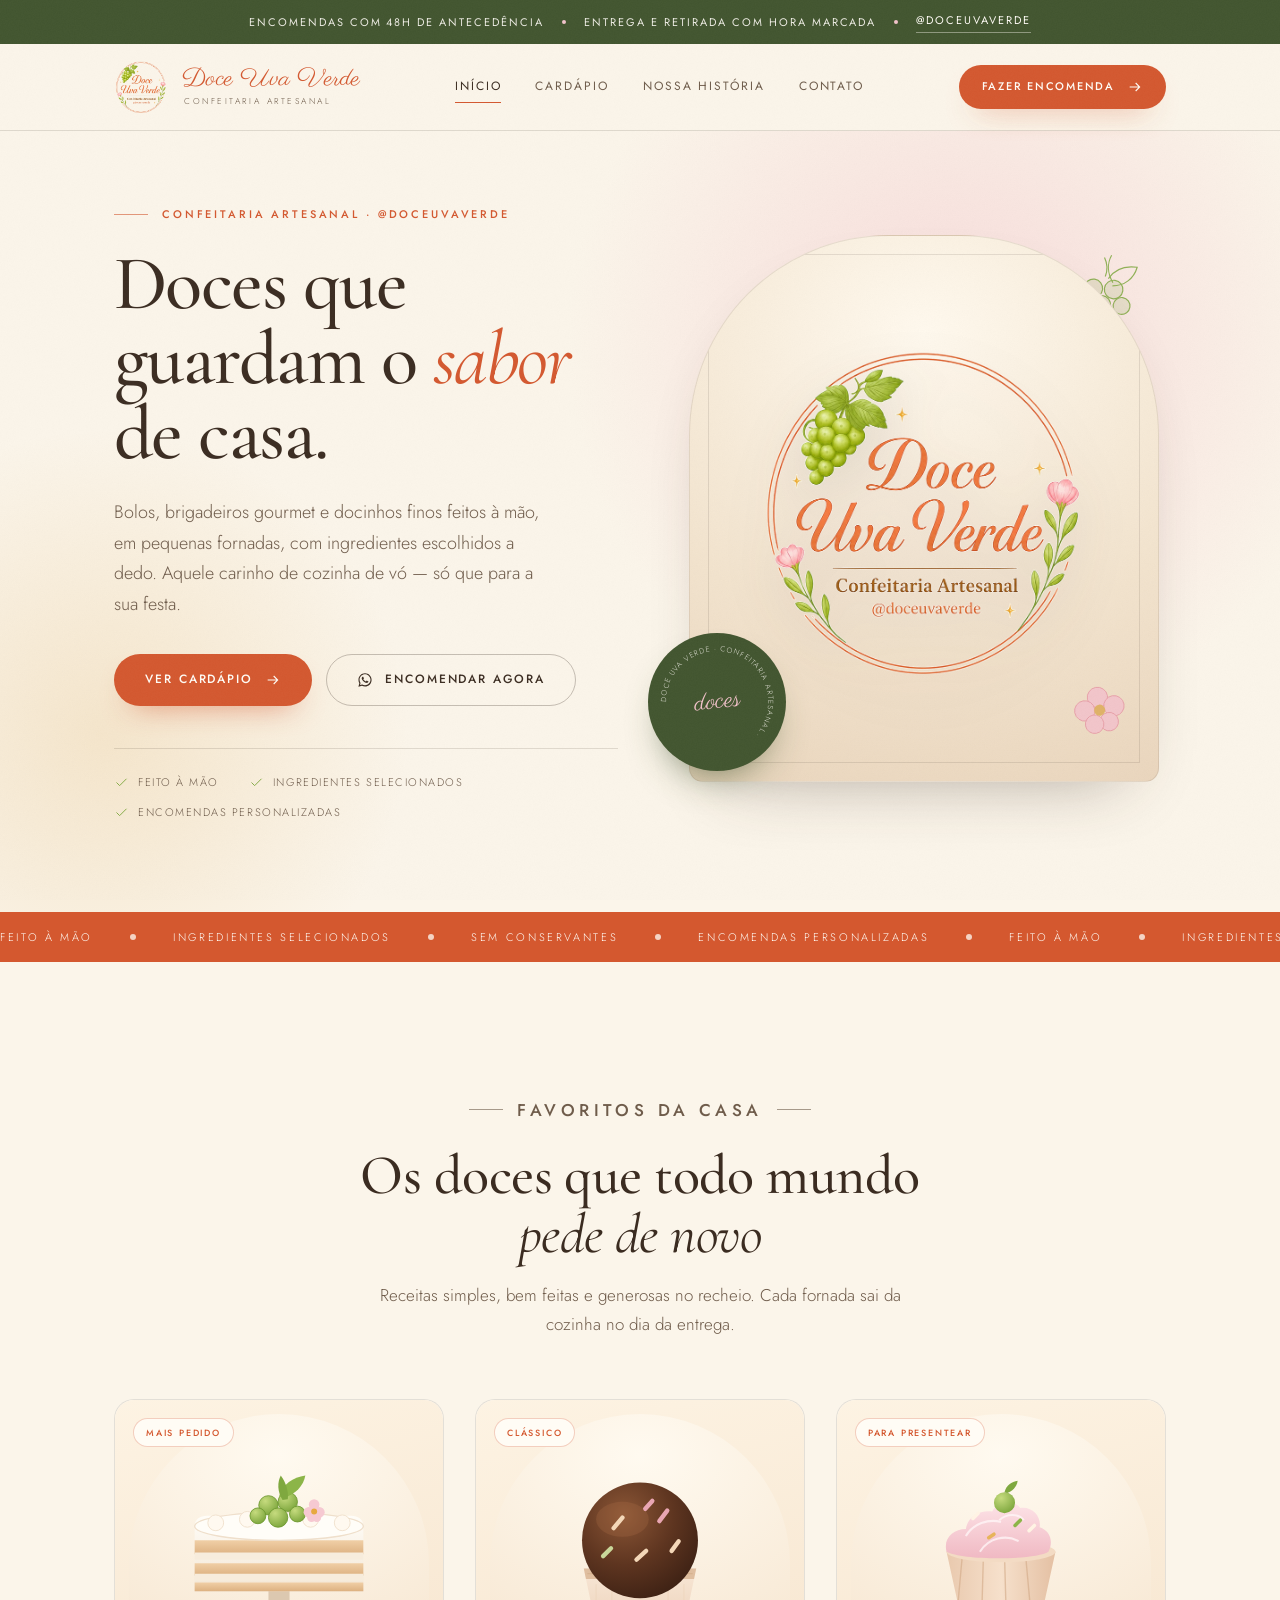
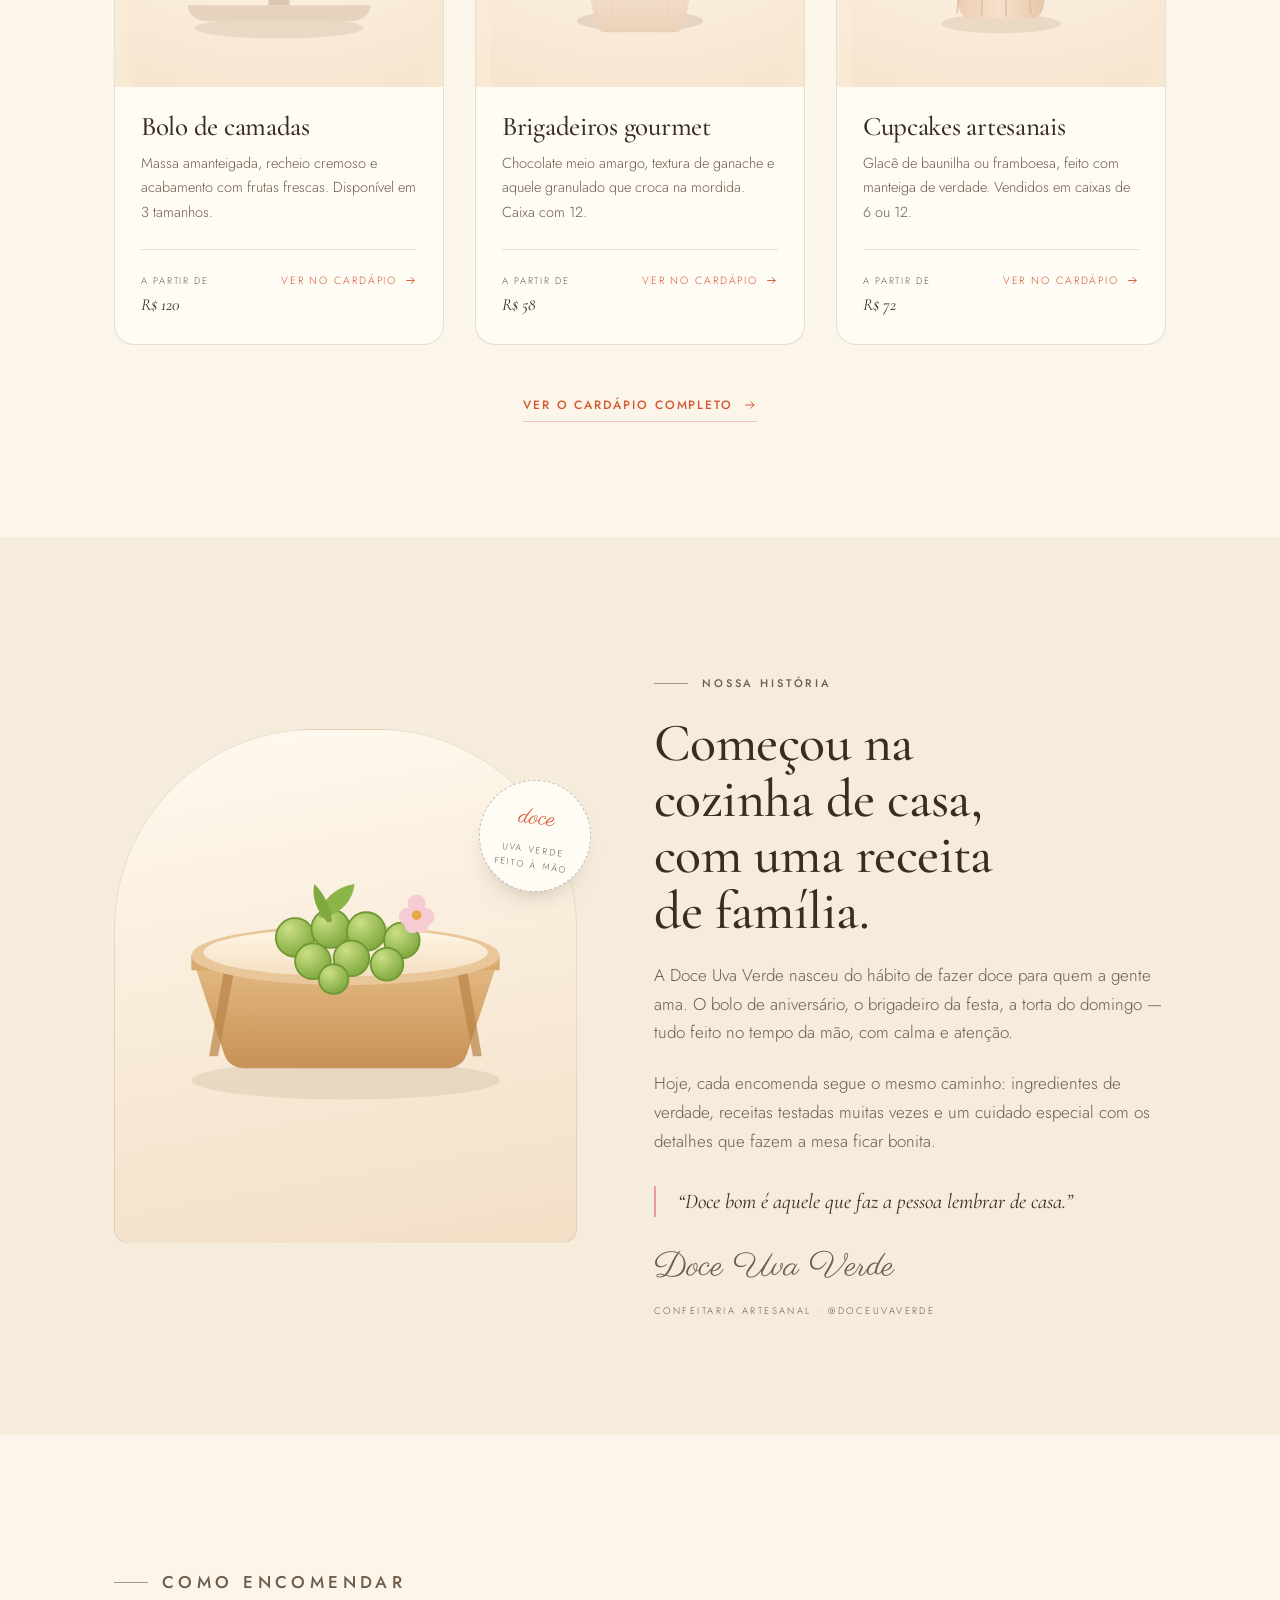
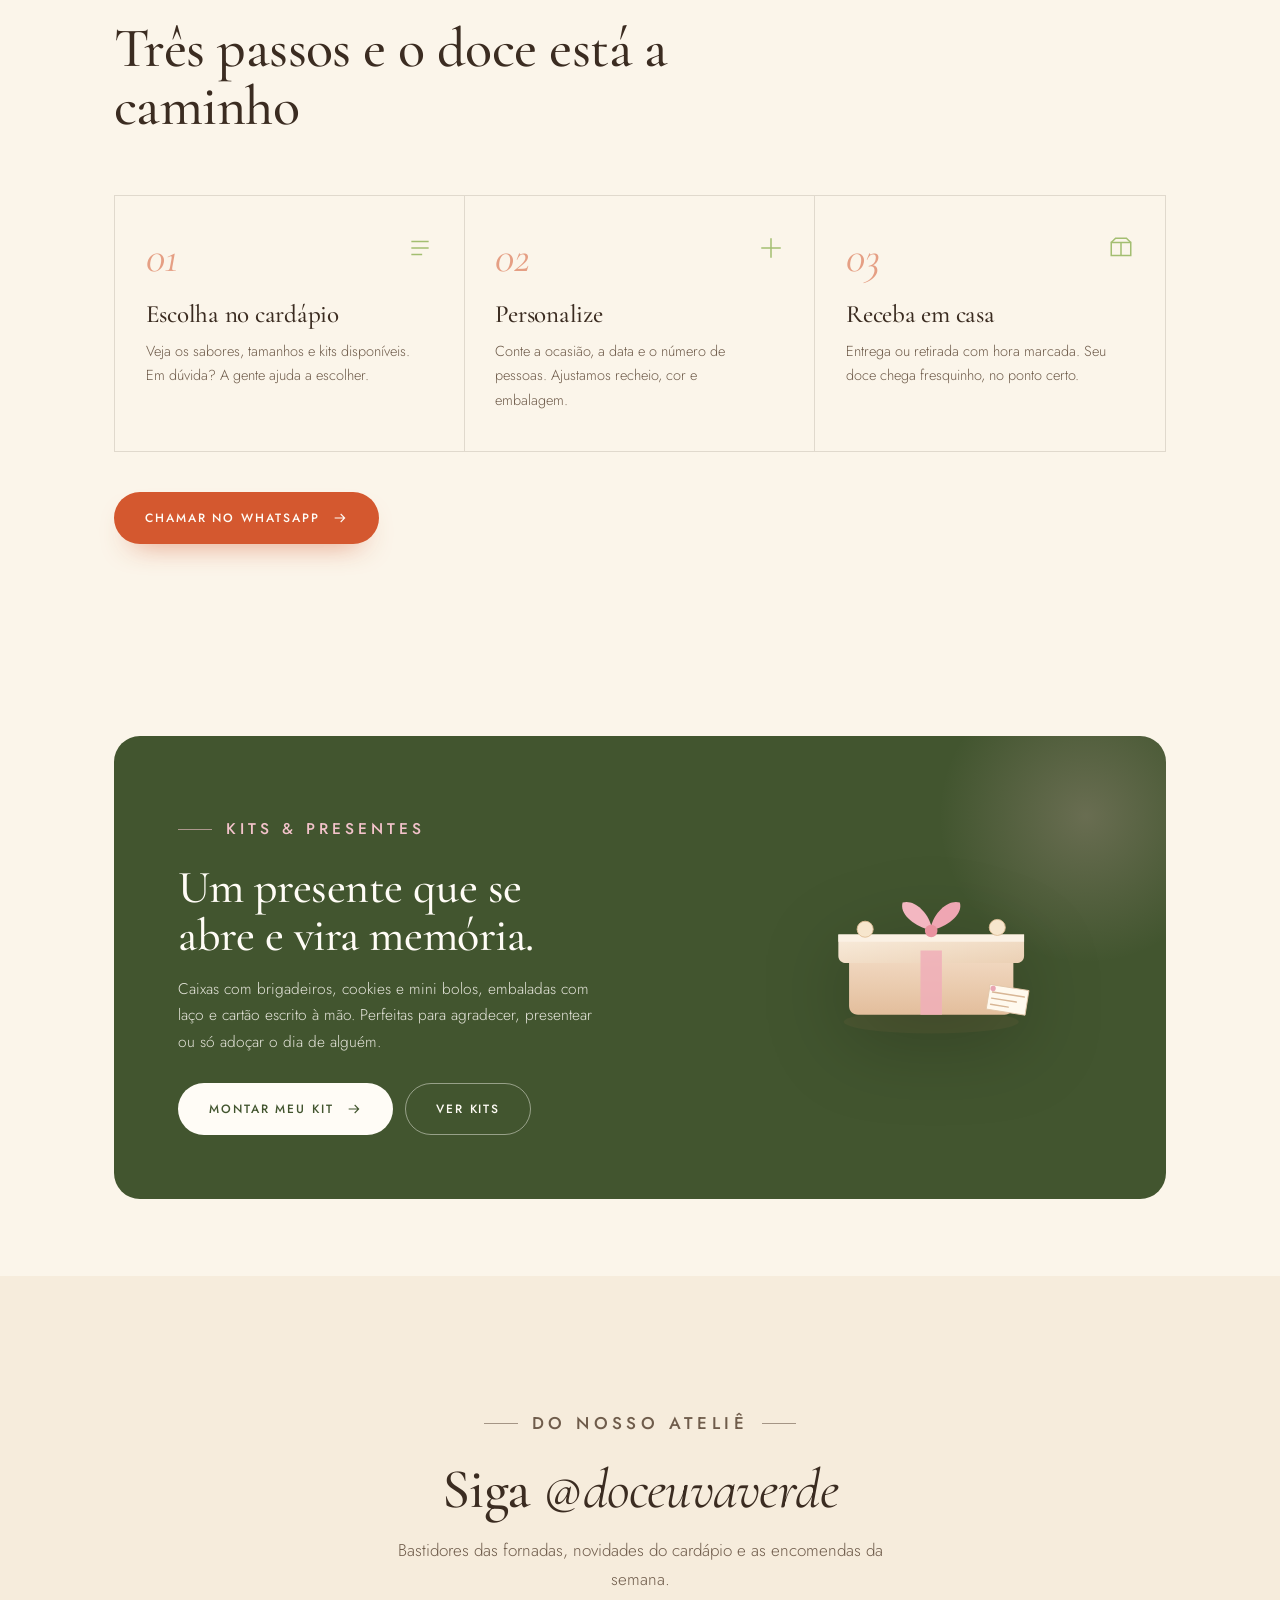
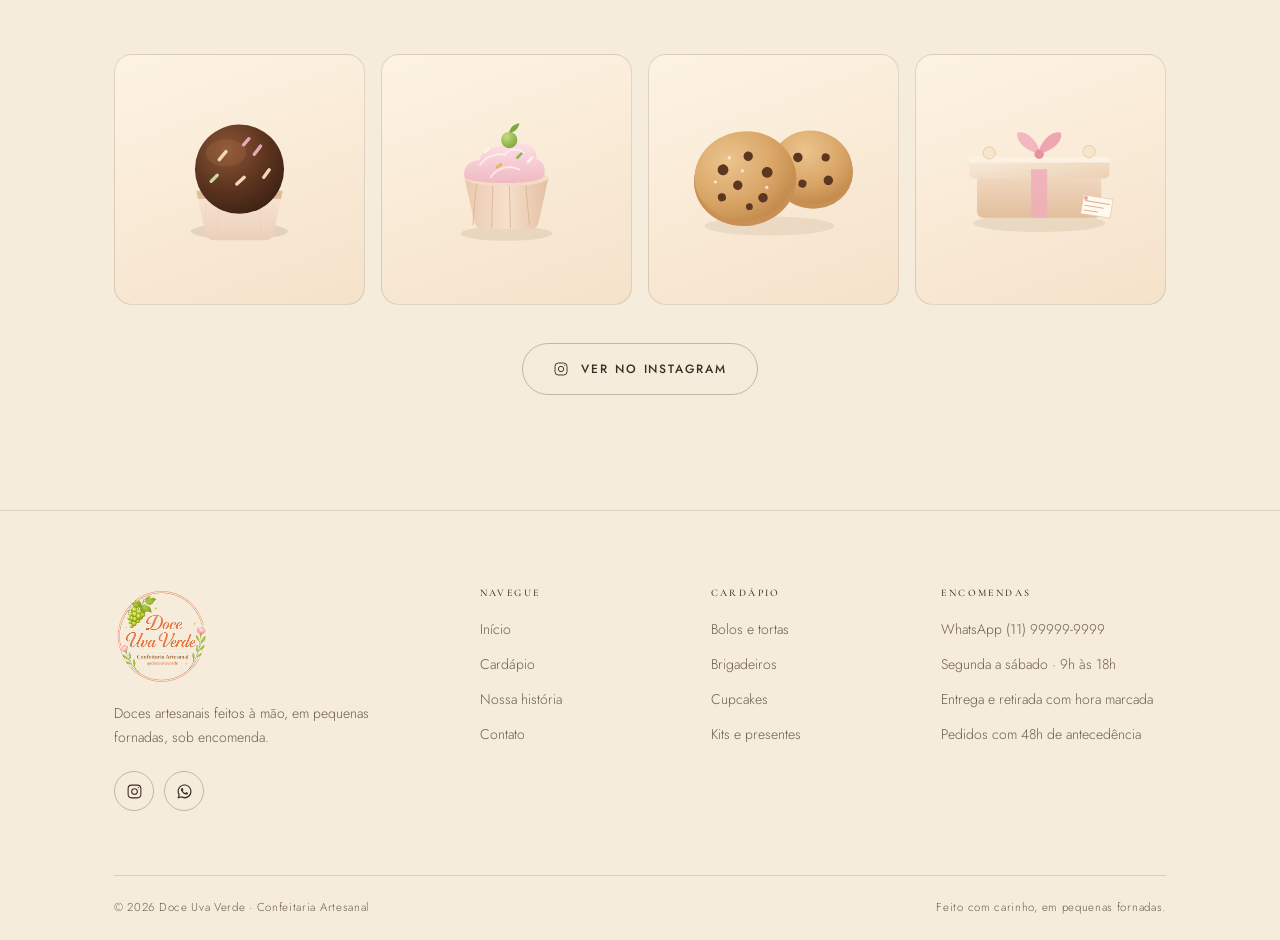
==== index.html @ 8efc2afd "first commit" ====
<!DOCTYPE html>
<html lang="pt-BR">
<head>
  <meta charset="UTF-8">
  <script>document.documentElement.classList.add("js");</script>
  <meta name="viewport" content="width=device-width, initial-scale=1">
  <title>Doce Uva Verde — Confeitaria Artesanal</title>
  <meta name="description" content="Confeitaria artesanal Doce Uva Verde: bolos, brigadeiros gourmet, cupcakes e doces finos feitos à mão, sob encomenda. Peça pelo WhatsApp.">
  <meta name="theme-color" content="#fbf5ea">
  <link rel="icon" href="assets/img/favicon.png" type="image/png">
  <link rel="apple-touch-icon" href="assets/img/favicon.png">
  <meta property="og:title" content="Doce Uva Verde — Confeitaria Artesanal">
  <meta property="og:description" content="Doces feitos à mão, em pequenas fornadas. Encomendas personalizadas para todas as ocasiões.">
  <meta property="og:type" content="website">
  <meta property="og:image" content="assets/img/logo.png">
  <link rel="stylesheet" href="assets/css/style.css">
</head>
<body>
  <a class="skip-link" href="#main">Ir para o conteúdo</a>

  <div class="announce">
    <span>Encomendas com 48h de antecedência</span>
    <span class="dot" aria-hidden="true"></span>
    <span>Entrega e retirada com hora marcada</span>
    <span class="dot" aria-hidden="true"></span>
    <a href="https://www.instagram.com/doceuvaverde/" data-ig target="_blank" rel="noopener">@doceuvaverde</a>
  </div>

  <header class="site-header">
    <div class="wrap site-header__inner">
      <a class="brand" href="index.html" aria-label="Doce Uva Verde — página inicial">
        <img class="brand__mark" src="assets/img/logo.png" alt="" width="54" height="54">
        <span class="brand__word">
          <strong>Doce Uva Verde</strong>
          <span>Confeitaria Artesanal</span>
        </span>
      </a>

      <nav class="nav" id="nav" aria-label="Navegação principal">
        <a class="nav__link" href="index.html" aria-current="page">Início</a>
        <a class="nav__link" href="cardapio.html">Cardápio</a>
        <a class="nav__link" href="sobre.html">Nossa história</a>
        <a class="nav__link" href="contato.html">Contato</a>
        <a class="btn btn--primary btn--small" href="#" data-wa>Encomendar</a>
      </nav>

      <div class="header-actions">
        <a class="btn btn--primary btn--small" href="#" data-wa>
          Fazer encomenda
          <svg viewBox="0 0 24 24" fill="none" stroke="currentColor" stroke-width="1.6" aria-hidden="true"><path d="M4 12h15M13 6l6 6-6 6"/></svg>
        </a>
        <button class="nav-toggle" type="button" aria-expanded="false" aria-controls="nav" aria-label="Abrir menu">
          <span></span>
        </button>
      </div>
    </div>
  </header>

  <main id="main">
    <!-- ============================ HERO ============================ -->
    <section class="hero" id="inicio">
      <div class="wrap hero__grid">
        <div class="hero__copy" data-reveal>
          <p class="eyebrow">Confeitaria artesanal · @doceuvaverde</p>
          <h1>Doces que guardam o <em>sabor</em> de casa.</h1>
          <p class="hero__lead">
            Bolos, brigadeiros gourmet e docinhos finos feitos à mão, em pequenas fornadas,
            com ingredientes escolhidos a dedo. Aquele carinho de cozinha de vó — só que
            para a sua festa.
          </p>
          <div class="hero__actions">
            <a class="btn btn--primary" href="cardapio.html">
              Ver cardápio
              <svg viewBox="0 0 24 24" fill="none" stroke="currentColor" stroke-width="1.6" aria-hidden="true"><path d="M4 12h15M13 6l6 6-6 6"/></svg>
            </a>
            <a class="btn btn--outline" href="#" data-wa>
              <svg viewBox="0 0 24 24" fill="currentColor" aria-hidden="true"><path d="M12.04 2C6.6 2 2.2 6.4 2.2 11.84c0 1.74.46 3.44 1.32 4.94L2.1 22l5.36-1.4a9.84 9.84 0 0 0 4.57 1.16h.01c5.43 0 9.84-4.4 9.84-9.84C21.88 6.4 17.47 2 12.04 2Zm0 17.9h-.01a8.2 8.2 0 0 1-4.17-1.14l-.3-.18-3.1.81.83-3.03-.2-.31a8.14 8.14 0 0 1-1.25-4.32c0-4.52 3.68-8.2 8.2-8.2 2.19 0 4.25.86 5.8 2.4a8.14 8.14 0 0 1 2.4 5.8c0 4.53-3.68 8.2-8.2 8.2Zm4.5-6.14c-.25-.12-1.47-.72-1.7-.8-.22-.09-.39-.13-.55.12-.16.25-.63.8-.77.96-.14.16-.28.18-.53.06-.25-.12-1.06-.39-2.01-1.24-.74-.66-1.24-1.47-1.39-1.72-.14-.25-.01-.39.11-.51.11-.11.25-.28.37-.42.13-.15.17-.25.25-.42.08-.16.04-.31-.02-.43-.06-.12-.55-1.34-.76-1.83-.2-.48-.4-.42-.55-.42h-.47c-.16 0-.43.06-.65.3-.22.25-.86.84-.86 2.05s.88 2.38 1 2.55c.12.16 1.73 2.64 4.19 3.7.59.25 1.04.4 1.4.51.59.19 1.13.16 1.55.1.47-.07 1.47-.6 1.67-1.18.2-.58.2-1.07.14-1.18-.06-.1-.22-.16-.47-.28Z"/></svg>
              Encomendar agora
            </a>
          </div>
          <div class="hero__meta">
            <span>
              <svg viewBox="0 0 24 24" fill="none" stroke="currentColor" stroke-width="1.5" aria-hidden="true"><path d="M20 6 9 17l-5-5"/></svg>
              Feito à mão
            </span>
            <span>
              <svg viewBox="0 0 24 24" fill="none" stroke="currentColor" stroke-width="1.5" aria-hidden="true"><path d="M20 6 9 17l-5-5"/></svg>
              Ingredientes selecionados
            </span>
            <span>
              <svg viewBox="0 0 24 24" fill="none" stroke="currentColor" stroke-width="1.5" aria-hidden="true"><path d="M20 6 9 17l-5-5"/></svg>
              Encomendas personalizadas
            </span>
          </div>
        </div>

        <div class="hero__visual" data-reveal data-reveal-delay="120">
          <svg class="decor decor--grapes" viewBox="0 0 140 140" fill="none" stroke="currentColor" stroke-width="1.4" aria-hidden="true">
            <path d="M78 30c6-12 18-18 32-18-2 14-12 24-26 26"/>
            <path d="M84 34c-8-10-10-22-6-32"/>
            <g fill="#7fa83f" fill-opacity=".18" stroke="#7fa83f">
              <circle cx="62" cy="44" r="11"/><circle cx="86" cy="42" r="11"/>
              <circle cx="74" cy="62" r="11"/><circle cx="50" cy="60" r="10"/>
              <circle cx="98" cy="60" r="10"/><circle cx="62" cy="78" r="10"/>
              <circle cx="86" cy="78" r="10"/><circle cx="74" cy="94" r="9"/>
            </g>
            <path d="M74 28c2-8 0-16-4-22" stroke="#7fa83f"/>
          </svg>

          <div class="arch">
            <img class="arch__logo" src="assets/img/logo.png" alt="Logo Doce Uva Verde: cacho de uvas verdes, flor rosada e o nome da marca em vermelho terracota" width="760" height="745">
          </div>

          <div class="badge" aria-hidden="true">
            <svg class="badge__ring" viewBox="0 0 138 138">
              <defs>
                <path id="badgePath" d="M69,69 m-51,0 a51,51 0 1,1 102,0 a51,51 0 1,1 -102,0"/>
              </defs>
              <text>
                <textPath href="#badgePath" startOffset="0">Doce Uva Verde · Confeitaria Artesanal · </textPath>
              </text>
            </svg>
            <span class="badge__center">doces</span>
          </div>

          <svg class="decor decor--flower" viewBox="0 0 80 80" fill="none" aria-hidden="true">
            <g fill="#f3c3cb" stroke="#e79aa6" stroke-width="1">
              <circle cx="40" cy="24" r="11"/><circle cx="56" cy="36" r="11"/>
              <circle cx="24" cy="36" r="11"/><circle cx="48" cy="52" r="10"/><circle cx="32" cy="52" r="10"/>
            </g>
            <circle cx="40" cy="38" r="6" fill="#dfae5e"/>
          </svg>
        </div>
      </div>
    </section>

    <!-- ========================== MARQUEE ========================== -->
    <div class="marquee" aria-hidden="true">
      <div class="marquee__track">
        <div class="marquee__group">
          <span>Feito à mão</span>
          <svg viewBox="0 0 12 12" fill="currentColor"><circle cx="6" cy="6" r="3"/></svg>
          <span>Ingredientes selecionados</span>
          <svg viewBox="0 0 12 12" fill="currentColor"><circle cx="6" cy="6" r="3"/></svg>
          <span>Sem conservantes</span>
          <svg viewBox="0 0 12 12" fill="currentColor"><circle cx="6" cy="6" r="3"/></svg>
          <span>Encomendas personalizadas</span>
          <svg viewBox="0 0 12 12" fill="currentColor"><circle cx="6" cy="6" r="3"/></svg>
        </div>
        <div class="marquee__group">
          <span>Feito à mão</span>
          <svg viewBox="0 0 12 12" fill="currentColor"><circle cx="6" cy="6" r="3"/></svg>
          <span>Ingredientes selecionados</span>
          <svg viewBox="0 0 12 12" fill="currentColor"><circle cx="6" cy="6" r="3"/></svg>
          <span>Sem conservantes</span>
          <svg viewBox="0 0 12 12" fill="currentColor"><circle cx="6" cy="6" r="3"/></svg>
          <span>Encomendas personalizadas</span>
          <svg viewBox="0 0 12 12" fill="currentColor"><circle cx="6" cy="6" r="3"/></svg>
        </div>
      </div>
    </div>

    <!-- ========================= FAVORITOS ========================= -->
    <section class="section" id="favoritos">
      <div class="wrap">
        <div class="section-head section-head--center" data-reveal>
          <p class="eyebrow eyebrow--center">Favoritos da casa</p>
          <h2>Os doces que todo mundo <em class="serif-italic">pede de novo</em></h2>
          <p>Receitas simples, bem feitas e generosas no recheio. Cada fornada sai da cozinha no dia da entrega.</p>
        </div>

        <div class="grid-3">
          <article class="card" data-reveal>
            <div class="card__media">
              <span class="tag">Mais pedido</span>
              <div class="card__media-inner">
                <img src="assets/img/il-bolo.svg" alt="Bolo de camadas com chantilly, uvas verdes e flor rosada" loading="lazy">
              </div>
            </div>
            <div class="card__body">
              <h3>Bolo de camadas</h3>
              <p>Massa amanteigada, recheio cremoso e acabamento com frutas frescas. Disponível em 3 tamanhos.</p>
              <div class="card__foot">
                <span class="card__price"><span>a partir de</span>R$ 120</span>
                <a class="card__link" href="cardapio.html">Ver no cardápio
                  <svg viewBox="0 0 24 24" fill="none" stroke="currentColor" stroke-width="1.7" aria-hidden="true"><path d="M4 12h15M13 6l6 6-6 6"/></svg>
                </a>
              </div>
            </div>
          </article>

          <article class="card" data-reveal data-reveal-delay="100">
            <div class="card__media">
              <span class="tag">Clássico</span>
              <div class="card__media-inner">
                <img src="assets/img/il-brigadeiro.svg" alt="Brigadeiro gourmet em forminha branca com granulado colorido" loading="lazy">
              </div>
            </div>
            <div class="card__body">
              <h3>Brigadeiros gourmet</h3>
              <p>Chocolate meio amargo, textura de ganache e aquele granulado que croca na mordida. Caixa com 12.</p>
              <div class="card__foot">
                <span class="card__price"><span>a partir de</span>R$ 58</span>
                <a class="card__link" href="cardapio.html">Ver no cardápio
                  <svg viewBox="0 0 24 24" fill="none" stroke="currentColor" stroke-width="1.7" aria-hidden="true"><path d="M4 12h15M13 6l6 6-6 6"/></svg>
                </a>
              </div>
            </div>
          </article>

          <article class="card" data-reveal data-reveal-delay="200">
            <div class="card__media">
              <span class="tag">Para presentear</span>
              <div class="card__media-inner">
                <img src="assets/img/il-cupcake.svg" alt="Cupcake com glacê rosado e uva verde no topo" loading="lazy">
              </div>
            </div>
            <div class="card__body">
              <h3>Cupcakes artesanais</h3>
              <p>Glacê de baunilha ou framboesa, feito com manteiga de verdade. Vendidos em caixas de 6 ou 12.</p>
              <div class="card__foot">
                <span class="card__price"><span>a partir de</span>R$ 72</span>
                <a class="card__link" href="cardapio.html">Ver no cardápio
                  <svg viewBox="0 0 24 24" fill="none" stroke="currentColor" stroke-width="1.7" aria-hidden="true"><path d="M4 12h15M13 6l6 6-6 6"/></svg>
                </a>
              </div>
            </div>
          </article>
        </div>

        <div style="margin-top:44px;text-align:center" data-reveal>
          <a class="link-arrow" href="cardapio.html">Ver o cardápio completo
            <svg viewBox="0 0 24 24" fill="none" stroke="currentColor" stroke-width="1.7" aria-hidden="true"><path d="M4 12h15M13 6l6 6-6 6"/></svg>
          </a>
        </div>
      </div>
    </section>

    <!-- ========================== HISTÓRIA ========================== -->
    <section class="section section--soft" id="historia">
      <div class="wrap story">
        <div class="story__visual" data-reveal>
          <div class="story__frame">
            <img src="assets/img/il-torta.svg" alt="Torta artesanal decorada com uvas verdes e flor" loading="lazy">
          </div>
          <div class="story__stamp">
            <span><strong>doce</strong>uva verde<br>feito à mão</span>
          </div>
        </div>

        <div data-reveal data-reveal-delay="100">
          <p class="eyebrow">Nossa história</p>
          <h2>Começou na cozinha de casa, com uma receita de família.</h2>
          <p>
            A Doce Uva Verde nasceu do hábito de fazer doce para quem a gente ama. O bolo de
            aniversário, o brigadeiro da festa, a torta do domingo — tudo feito no tempo da
            mão, com calma e atenção.
          </p>
          <p>
            Hoje, cada encomenda segue o mesmo caminho: ingredientes de verdade, receitas
            testadas muitas vezes e um cuidado especial com os detalhes que fazem a mesa
            ficar bonita.
          </p>
          <blockquote class="story__quote">
            “Doce bom é aquele que faz a pessoa lembrar de casa.”
          </blockquote>
          <p class="story__sign">
            Doce Uva Verde
            <small>Confeitaria artesanal · @doceuvaverde</small>
          </p>
        </div>
      </div>
    </section>

    <!-- ========================= COMO PEDIR ========================= -->
    <section class="section" id="encomendas">
      <div class="wrap">
        <div class="section-head" data-reveal>
          <p class="eyebrow">Como encomendar</p>
          <h2>Três passos e o doce está a caminho</h2>
        </div>

        <div class="steps">
          <div class="step" data-reveal>
            <span class="step__num">01</span>
            <svg class="step__icon" viewBox="0 0 24 24" fill="none" stroke="currentColor" stroke-width="1.4" aria-hidden="true"><path d="M4 6h16M4 12h16M4 18h10"/></svg>
            <h3>Escolha no cardápio</h3>
            <p>Veja os sabores, tamanhos e kits disponíveis. Em dúvida? A gente ajuda a escolher.</p>
          </div>
          <div class="step" data-reveal data-reveal-delay="100">
            <span class="step__num">02</span>
            <svg class="step__icon" viewBox="0 0 24 24" fill="none" stroke="currentColor" stroke-width="1.4" aria-hidden="true"><path d="M12 3v18M3 12h18"/></svg>
            <h3>Personalize</h3>
            <p>Conte a ocasião, a data e o número de pessoas. Ajustamos recheio, cor e embalagem.</p>
          </div>
          <div class="step" data-reveal data-reveal-delay="200">
            <span class="step__num">03</span>
            <svg class="step__icon" viewBox="0 0 24 24" fill="none" stroke="currentColor" stroke-width="1.4" aria-hidden="true"><path d="M3 7h18v12H3z"/><path d="M3 7l4-4h10l4 4M12 7v12"/></svg>
            <h3>Receba em casa</h3>
            <p>Entrega ou retirada com hora marcada. Seu doce chega fresquinho, no ponto certo.</p>
          </div>
        </div>

        <div style="margin-top:40px" data-reveal>
          <a class="btn btn--primary" href="#" data-wa>
            Chamar no WhatsApp
            <svg viewBox="0 0 24 24" fill="none" stroke="currentColor" stroke-width="1.6" aria-hidden="true"><path d="M4 12h15M13 6l6 6-6 6"/></svg>
          </a>
        </div>
      </div>
    </section>

    <!-- ======================== KITS / PRESENTE ======================== -->
    <section class="section section--tight" id="kits">
      <div class="wrap">
        <div class="band" data-reveal>
          <div>
            <p class="eyebrow">Kits &amp; presentes</p>
            <h2>Um presente que se abre e vira memória.</h2>
            <p>
              Caixas com brigadeiros, cookies e mini bolos, embaladas com laço e cartão
              escrito à mão. Perfeitas para agradecer, presentear ou só adoçar o dia de alguém.
            </p>
            <div class="band__actions">
              <a class="btn btn--cream" href="#" data-wa data-wa-msg="Olá! Vim pelo site e gostaria de saber mais sobre os kits e caixas de presente da Doce Uva Verde. 🎁">
                Montar meu kit
                <svg viewBox="0 0 24 24" fill="none" stroke="currentColor" stroke-width="1.6" aria-hidden="true"><path d="M4 12h15M13 6l6 6-6 6"/></svg>
              </a>
              <a class="btn btn--outline" href="cardapio.html" style="border-color:rgba(255,252,246,.45);color:#fffcf6">Ver kits</a>
            </div>
          </div>
          <div class="band__visual">
            <img src="assets/img/il-kit.svg" alt="Caixa de presente com laço rosa e cartão" loading="lazy">
          </div>
        </div>
      </div>
    </section>

    <!-- ========================== INSTAGRAM ========================== -->
    <section class="section section--soft" id="instagram">
      <div class="wrap">
        <div class="section-head section-head--center" data-reveal>
          <p class="eyebrow eyebrow--center">Do nosso ateliê</p>
          <h2>Siga <em class="serif-italic">@doceuvaverde</em></h2>
          <p>Bastidores das fornadas, novidades do cardápio e as encomendas da semana.</p>
        </div>

        <div class="ig-strip">
          <a class="ig-tile" href="https://www.instagram.com/doceuvaverde/" data-ig target="_blank" rel="noopener" data-reveal>
            <img src="assets/img/il-brigadeiro.svg" alt="Brigadeiros gourmet" loading="lazy">
            <span class="ig-tile__tag">Brigadeiros</span>
          </a>
          <a class="ig-tile" href="https://www.instagram.com/doceuvaverde/" data-ig target="_blank" rel="noopener" data-reveal data-reveal-delay="80">
            <img src="assets/img/il-cupcake.svg" alt="Cupcakes com glacê rosado" loading="lazy">
            <span class="ig-tile__tag">Cupcakes</span>
          </a>
          <a class="ig-tile" href="https://www.instagram.com/doceuvaverde/" data-ig target="_blank" rel="noopener" data-reveal data-reveal-delay="160">
            <img src="assets/img/il-cookie.svg" alt="Cookies artesanais" loading="lazy">
            <span class="ig-tile__tag">Cookies</span>
          </a>
          <a class="ig-tile" href="https://www.instagram.com/doceuvaverde/" data-ig target="_blank" rel="noopener" data-reveal data-reveal-delay="240">
            <img src="assets/img/il-kit.svg" alt="Caixa de presente" loading="lazy">
            <span class="ig-tile__tag">Kits</span>
          </a>
        </div>

        <div style="margin-top:38px;text-align:center" data-reveal>
          <a class="btn btn--outline" href="https://www.instagram.com/doceuvaverde/" data-ig target="_blank" rel="noopener">
            <svg viewBox="0 0 24 24" fill="none" stroke="currentColor" stroke-width="1.4" aria-hidden="true">
              <rect x="3" y="3" width="18" height="18" rx="5"/><circle cx="12" cy="12" r="4"/><circle cx="17.5" cy="6.5" r=".8" fill="currentColor" stroke="none"/>
            </svg>
            Ver no Instagram
          </a>
        </div>
      </div>
    </section>
  </main>

  <footer class="site-footer">
    <div class="wrap">
      <div class="footer__grid">
        <div class="footer__brand">
          <img src="assets/img/logo.png" alt="Doce Uva Verde — Confeitaria Artesanal" loading="lazy" width="96" height="94">
          <p>Doces artesanais feitos à mão, em pequenas fornadas, sob encomenda.</p>
          <div class="footer__social">
            <a href="https://www.instagram.com/doceuvaverde/" data-ig target="_blank" rel="noopener" aria-label="Instagram da Doce Uva Verde">
              <svg viewBox="0 0 24 24" fill="none" stroke="currentColor" stroke-width="1.5" aria-hidden="true"><rect x="3" y="3" width="18" height="18" rx="5"/><circle cx="12" cy="12" r="4"/><circle cx="17.5" cy="6.5" r=".9" fill="currentColor" stroke="none"/></svg>
            </a>
            <a href="#" data-wa aria-label="WhatsApp da Doce Uva Verde">
              <svg viewBox="0 0 24 24" fill="currentColor" aria-hidden="true"><path d="M12.04 2C6.6 2 2.2 6.4 2.2 11.84c0 1.74.46 3.44 1.32 4.94L2.1 22l5.36-1.4a9.84 9.84 0 0 0 4.57 1.16h.01c5.43 0 9.84-4.4 9.84-9.84C21.88 6.4 17.47 2 12.04 2Zm0 17.9h-.01a8.2 8.2 0 0 1-4.17-1.14l-.3-.18-3.1.81.83-3.03-.2-.31a8.14 8.14 0 0 1-1.25-4.32c0-4.52 3.68-8.2 8.2-8.2 2.19 0 4.25.86 5.8 2.4a8.14 8.14 0 0 1 2.4 5.8c0 4.53-3.68 8.2-8.2 8.2Zm4.5-6.14c-.25-.12-1.47-.72-1.7-.8-.22-.09-.39-.13-.55.12-.16.25-.63.8-.77.96-.14.16-.28.18-.53.06-.25-.12-1.06-.39-2.01-1.24-.74-.66-1.24-1.47-1.39-1.72-.14-.25-.01-.39.11-.51.11-.11.25-.28.37-.42.13-.15.17-.25.25-.42.08-.16.04-.31-.02-.43-.06-.12-.55-1.34-.76-1.83-.2-.48-.4-.42-.55-.42h-.47c-.16 0-.43.06-.65.3-.22.25-.86.84-.86 2.05s.88 2.38 1 2.55c.12.16 1.73 2.64 4.19 3.7.59.25 1.04.4 1.4.51.59.19 1.13.16 1.55.1.47-.07 1.47-.6 1.67-1.18.2-.58.2-1.07.14-1.18-.06-.1-.22-.16-.47-.28Z"/></svg>
            </a>
          </div>
        </div>

        <div>
          <h4 class="footer__title">Navegue</h4>
          <ul class="footer__list">
            <li><a href="index.html">Início</a></li>
            <li><a href="cardapio.html">Cardápio</a></li>
            <li><a href="sobre.html">Nossa história</a></li>
            <li><a href="contato.html">Contato</a></li>
          </ul>
        </div>

        <div>
          <h4 class="footer__title">Cardápio</h4>
          <ul class="footer__list">
            <li><a href="cardapio.html#bolos">Bolos e tortas</a></li>
            <li><a href="cardapio.html#docinhos">Brigadeiros</a></li>
            <li><a href="cardapio.html#cupcakes">Cupcakes</a></li>
            <li><a href="cardapio.html#kits">Kits e presentes</a></li>
          </ul>
        </div>

        <div>
          <h4 class="footer__title">Encomendas</h4>
          <ul class="footer__list">
            <li><a href="#" data-wa>WhatsApp <span data-wa-label>(11) 99999-9999</span></a></li>
            <li>Segunda a sábado · 9h às 18h</li>
            <li>Entrega e retirada com hora marcada</li>
            <li>Pedidos com 48h de antecedência</li>
          </ul>
        </div>
      </div>

      <div class="footer__bottom">
        <span>© <span data-year>2026</span> Doce Uva Verde · Confeitaria Artesanal</span>
        <span>Feito com carinho, em pequenas fornadas.</span>
      </div>
    </div>
  </footer>

  <script src="assets/js/main.js"></script>
</body>
</html>
---- assets/css/style.css ----
@import url("../fonts/fonts.css");

/* ==========================================================================
   Doce Uva Verde — Confeitaria Artesanal
   Design tokens
   ========================================================================== */

:root {
  --cream: #fbf5ea;
  --cream-soft: #f6ecdc;
  --paper: #fffcf6;
  --ink: #3b2c21;
  --ink-soft: #6f5c4b;
  --line: rgba(59, 44, 33, 0.14);
  --line-strong: rgba(59, 44, 33, 0.28);
  --terra: #d4582f;
  --terra-deep: #b8451f;
  --green: #7fa83f;
  --green-deep: #42552f;
  --pink: #f3c3cb;
  --pink-deep: #e79aa6;
  --gold: #dfae5e;

  --serif: "Cormorant Garamond", "Iowan Old Style", Georgia, serif;
  --script: "Parisienne", "Segoe Script", cursive;
  --sans: "Jost", "Helvetica Neue", Arial, sans-serif;

  --shadow-soft: 0 30px 70px -40px rgba(59, 44, 33, 0.45);
  --shadow-card: 0 18px 40px -28px rgba(59, 44, 33, 0.5);

  --radius-arch: 200px 200px 14px 14px;
  --wrap: 1180px;
  --gutter: clamp(20px, 5vw, 64px);
  --section-y: clamp(64px, 9vw, 128px);

  --ease: cubic-bezier(0.22, 0.61, 0.36, 1);
}

/* ==========================================================================
   Reset & base
   ========================================================================== */

*,
*::before,
*::after {
  box-sizing: border-box;
}

html {
  -webkit-text-size-adjust: 100%;
  scroll-behavior: smooth;
}

body {
  margin: 0;
  background: var(--cream);
  color: var(--ink);
  font-family: var(--sans);
  font-weight: 300;
  font-size: 17px;
  line-height: 1.7;
  -webkit-font-smoothing: antialiased;
  overflow-x: hidden;
}

/* subtle paper grain */
body::before {
  content: "";
  position: fixed;
  inset: 0;
  pointer-events: none;
  z-index: 999;
  opacity: 0.35;
  background-image: url("data:image/svg+xml,%3Csvg xmlns='http://www.w3.org/2000/svg' width='180' height='180'%3E%3Cfilter id='n'%3E%3CfeTurbulence type='fractalNoise' baseFrequency='0.82' numOctaves='3' stitchTiles='stitch'/%3E%3CfeColorMatrix type='saturate' values='0'/%3E%3C/filter%3E%3Crect width='180' height='180' filter='url(%23n)' opacity='0.10'/%3E%3C/svg%3E");
}

img,
svg {
  display: block;
  max-width: 100%;
  height: auto;
}

a {
  color: inherit;
  text-decoration: none;
}

h1,
h2,
h3,
h4,
p,
figure,
blockquote {
  margin: 0;
}

h1,
h2,
h3,
h4 {
  font-family: var(--serif);
  font-weight: 500;
  line-height: 1.04;
  letter-spacing: -0.01em;
}

button {
  font: inherit;
  color: inherit;
  background: none;
  border: 0;
  cursor: pointer;
}

::selection {
  background: var(--terra);
  color: var(--paper);
}

:focus-visible {
  outline: 2px solid var(--terra);
  outline-offset: 3px;
}

/* ==========================================================================
   Utilities
   ========================================================================== */

.wrap {
  width: 100%;
  max-width: var(--wrap);
  margin-inline: auto;
  padding-inline: var(--gutter);
}

.section {
  padding-block: var(--section-y);
  position: relative;
}

.section--soft {
  background: var(--cream-soft);
}

.section--paper {
  background: var(--paper);
}

.section--tight {
  padding-block: clamp(48px, 6vw, 80px);
}

.eyebrow {
  display: inline-flex;
  align-items: center;
  gap: 14px;
  font-family: var(--sans);
  font-size: 11px;
  font-weight: 500;
  letter-spacing: 0.26em;
  text-transform: uppercase;
  color: var(--terra);
  margin-bottom: 22px;
}

.eyebrow::before {
  content: "";
  width: 34px;
  height: 1px;
  background: currentColor;
  opacity: 0.6;
}

.eyebrow--center {
  justify-content: center;
}

.eyebrow--center::after {
  content: "";
  width: 34px;
  height: 1px;
  background: currentColor;
  opacity: 0.6;
}

.section-head {
  max-width: 640px;
  margin-bottom: clamp(36px, 5vw, 60px);
}

.section-head--center {
  margin-inline: auto;
  text-align: center;
}

.section-head h2 {
  font-size: clamp(34px, 4.4vw, 56px);
}

.section-head p {
  margin-top: 18px;
  color: var(--ink-soft);
  font-size: 17px;
  max-width: 54ch;
}

.section-head--center p {
  margin-inline: auto;
}

.lead {
  font-size: clamp(17px, 1.6vw, 19px);
  color: var(--ink-soft);
  line-height: 1.75;
}

.serif-italic {
  font-family: var(--serif);
  font-style: italic;
  font-weight: 400;
}

.script {
  font-family: var(--script);
  font-weight: 400;
  line-height: 1;
}

.hairline {
  height: 1px;
  background: var(--line);
  border: 0;
  margin: 0;
}

.sr-only {
  position: absolute;
  width: 1px;
  height: 1px;
  padding: 0;
  margin: -1px;
  overflow: hidden;
  clip: rect(0 0 0 0);
  white-space: nowrap;
  border: 0;
}

.skip-link {
  position: absolute;
  top: -60px;
  left: 16px;
  z-index: 200;
  padding: 12px 20px;
  background: var(--ink);
  color: var(--paper);
  border-radius: 999px;
  font-size: 13px;
  letter-spacing: 0.08em;
  transition: top 0.2s var(--ease);
}

.skip-link:focus {
  top: 16px;
}

/* ==========================================================================
   Buttons
   ========================================================================== */

.btn {
  display: inline-flex;
  align-items: center;
  justify-content: center;
  gap: 12px;
  min-height: 52px;
  padding: 0 30px;
  border-radius: 999px;
  border: 1px solid transparent;
  font-family: var(--sans);
  font-size: 12px;
  font-weight: 500;
  letter-spacing: 0.16em;
  text-transform: uppercase;
  transition: transform 0.25s var(--ease), background 0.25s var(--ease),
    color 0.25s var(--ease), border-color 0.25s var(--ease), box-shadow 0.25s var(--ease);
}

.btn svg {
  width: 16px;
  height: 16px;
  flex: none;
  transition: transform 0.25s var(--ease);
}

.btn:hover svg {
  transform: translateX(3px);
}

.btn--primary {
  background: var(--terra);
  color: var(--paper);
  box-shadow: 0 14px 30px -18px rgba(212, 88, 47, 0.9);
}

.btn--primary:hover {
  background: var(--terra-deep);
  transform: translateY(-2px);
}

.btn--outline {
  border-color: var(--line-strong);
  color: var(--ink);
}

.btn--outline:hover {
  border-color: var(--ink);
  background: rgba(59, 44, 33, 0.04);
  transform: translateY(-2px);
}

.btn--cream {
  background: var(--paper);
  color: var(--green-deep);
}

.btn--cream:hover {
  background: #fff;
  transform: translateY(-2px);
}

.btn--small {
  min-height: 44px;
  padding: 0 22px;
  font-size: 11px;
}

.link-arrow {
  display: inline-flex;
  align-items: center;
  gap: 10px;
  font-size: 12px;
  font-weight: 500;
  letter-spacing: 0.16em;
  text-transform: uppercase;
  color: var(--terra);
  border-bottom: 1px solid rgba(212, 88, 47, 0.3);
  padding-bottom: 6px;
  transition: gap 0.25s var(--ease), border-color 0.25s var(--ease);
}

.link-arrow:hover {
  gap: 16px;
  border-color: var(--terra);
}

.link-arrow svg {
  width: 14px;
  height: 14px;
}

/* ==========================================================================
   Announcement bar
   ========================================================================== */

.announce {
  background: var(--green-deep);
  color: rgba(255, 252, 246, 0.9);
  font-size: 11px;
  letter-spacing: 0.18em;
  text-transform: uppercase;
  font-weight: 400;
  text-align: center;
  padding: 11px 18px;
  display: flex;
  align-items: center;
  justify-content: center;
  gap: 18px;
  flex-wrap: wrap;
}

.announce a {
  color: var(--paper);
  border-bottom: 1px solid rgba(255, 252, 246, 0.4);
  padding-bottom: 2px;
  transition: border-color 0.2s var(--ease);
}

.announce a:hover {
  border-color: var(--paper);
}

.announce .dot {
  width: 4px;
  height: 4px;
  border-radius: 50%;
  background: var(--pink);
}

/* ==========================================================================
   Header
   ========================================================================== */

.site-header {
  position: sticky;
  top: 0;
  z-index: 100;
  background: rgba(251, 245, 234, 0.9);
  backdrop-filter: blur(14px);
  border-bottom: 1px solid var(--line);
}

.site-header__inner {
  display: flex;
  align-items: center;
  justify-content: space-between;
  gap: 28px;
  min-height: 86px;
}

.brand {
  display: inline-flex;
  align-items: center;
  gap: 14px;
  flex: none;
}

.brand__mark {
  width: 54px;
  height: 54px;
  object-fit: contain;
}

.brand__word {
  display: flex;
  flex-direction: column;
  line-height: 1;
}

.brand__word strong {
  font-family: var(--script);
  font-size: 25px;
  font-weight: 400;
  color: var(--terra);
  letter-spacing: 0.01em;
}

.brand__word span {
  font-size: 8.5px;
  letter-spacing: 0.3em;
  text-transform: uppercase;
  color: var(--ink-soft);
  margin-top: 5px;
  padding-left: 2px;
}

.nav {
  display: flex;
  align-items: center;
  gap: 34px;
}

.nav__link {
  position: relative;
  font-size: 12px;
  letter-spacing: 0.16em;
  text-transform: uppercase;
  font-weight: 400;
  color: var(--ink-soft);
  padding-block: 8px;
  transition: color 0.2s var(--ease);
}

.nav__link::after {
  content: "";
  position: absolute;
  left: 0;
  bottom: 2px;
  width: 100%;
  height: 1px;
  background: var(--terra);
  transform: scaleX(0);
  transform-origin: left;
  transition: transform 0.3s var(--ease);
}

.nav__link:hover,
.nav__link[aria-current="page"] {
  color: var(--ink);
}

.nav__link:hover::after,
.nav__link[aria-current="page"]::after {
  transform: scaleX(1);
}

.header-actions {
  display: flex;
  align-items: center;
  gap: 14px;
}

.nav > .btn {
  display: none;
}

.nav-toggle {
  display: none;
  width: 46px;
  height: 46px;
  border: 1px solid var(--line-strong);
  border-radius: 50%;
  align-items: center;
  justify-content: center;
}

.nav-toggle span {
  position: relative;
  width: 18px;
  height: 1px;
  background: var(--ink);
  transition: transform 0.25s var(--ease), background 0.2s var(--ease);
}

.nav-toggle span::before,
.nav-toggle span::after {
  content: "";
  position: absolute;
  left: 0;
  width: 18px;
  height: 1px;
  background: var(--ink);
  transition: transform 0.25s var(--ease);
}

.nav-toggle span::before {
  top: -6px;
}

.nav-toggle span::after {
  top: 6px;
}

.nav-toggle[aria-expanded="true"] span {
  background: transparent;
}

.nav-toggle[aria-expanded="true"] span::before {
  transform: translateY(6px) rotate(45deg);
}

.nav-toggle[aria-expanded="true"] span::after {
  transform: translateY(-6px) rotate(-45deg);
}

/* ==========================================================================
   Hero
   ========================================================================== */

.hero {
  position: relative;
  padding-block: clamp(40px, 5vw, 70px) clamp(56px, 7vw, 96px);
  overflow: hidden;
}

.hero::before {
  content: "";
  position: absolute;
  z-index: -1;
  top: -30%;
  right: -10%;
  width: 70vw;
  height: 70vw;
  background: radial-gradient(circle, rgba(243, 195, 203, 0.5), transparent 62%);
  pointer-events: none;
}

.hero::after {
  content: "";
  position: absolute;
  z-index: -1;
  bottom: -20%;
  left: -18%;
  width: 52vw;
  height: 52vw;
  background: radial-gradient(circle, rgba(223, 174, 94, 0.22), transparent 65%);
  pointer-events: none;
}

.hero__grid {
  display: grid;
  grid-template-columns: 1.02fr 0.98fr;
  gap: clamp(32px, 5vw, 72px);
  align-items: center;
}

.hero__copy {
  max-width: 550px;
}

.hero h1 {
  font-size: clamp(44px, 6vw, 82px);
  line-height: 0.98;
  letter-spacing: -0.02em;
}

.hero h1 em {
  font-style: italic;
  color: var(--terra);
}

.hero__lead {
  margin-top: 26px;
  max-width: 44ch;
  color: var(--ink-soft);
  font-size: clamp(16px, 1.5vw, 18px);
}

.hero__actions {
  display: flex;
  flex-wrap: wrap;
  gap: 14px;
  margin-top: 34px;
}

.hero__meta {
  display: flex;
  flex-wrap: wrap;
  gap: 12px 30px;
  margin-top: 42px;
  padding-top: 24px;
  border-top: 1px solid var(--line);
  font-size: 11px;
  letter-spacing: 0.14em;
  text-transform: uppercase;
  color: var(--ink-soft);
}

.hero__meta span {
  display: inline-flex;
  align-items: center;
  gap: 9px;
}

.hero__meta svg {
  width: 15px;
  height: 15px;
  color: var(--green);
  flex: none;
}

.hero__visual {
  position: relative;
  display: flex;
  justify-content: center;
}

.arch {
  position: relative;
  width: min(100%, 470px);
  aspect-ratio: 0.86;
  border-radius: var(--radius-arch);
  background: radial-gradient(120% 90% at 50% 18%, #fff9ee, #f2e3cd 62%, #ead6bd);
  border: 1px solid rgba(59, 44, 33, 0.1);
  box-shadow: var(--shadow-soft);
  display: grid;
  place-items: center;
  align-content: center;
  overflow: hidden;
  padding-bottom: 0;
}

.arch::before {
  content: "";
  position: absolute;
  inset: 18px;
  border: 1px solid rgba(59, 44, 33, 0.12);
  border-radius: calc(var(--radius-arch) - 14px);
  pointer-events: none;
}

.arch__logo {
  width: min(78%, 340px);
  height: auto;
  filter: drop-shadow(0 18px 26px rgba(59, 44, 33, 0.12));
}

.arch__caption {
  position: absolute;
  bottom: 24px;
  left: 0;
  right: 0;
  text-align: center;
  font-size: 9.5px;
  letter-spacing: 0.34em;
  text-transform: uppercase;
  color: var(--ink-soft);
}

.badge {
  position: absolute;
  left: max(-34px, -4vw);
  bottom: 2%;
  width: 138px;
  height: 138px;
  border-radius: 50%;
  background: var(--green-deep);
  color: var(--paper);
  display: grid;
  place-items: center;
  box-shadow: 0 20px 40px -22px rgba(66, 85, 47, 0.9);
}

.badge__ring {
  position: absolute;
  inset: 0;
  animation: spin 26s linear infinite;
}

.badge__ring text {
  font-family: var(--sans);
  font-size: 7.4px;
  letter-spacing: 0.14em;
  text-transform: uppercase;
  fill: rgba(255, 252, 246, 0.85);
}

.badge__center {
  font-family: var(--script);
  font-size: 26px;
  line-height: 1;
  color: var(--pink);
  transform: rotate(-8deg);
}

@keyframes spin {
  to {
    transform: rotate(360deg);
  }
}

/* floating decor */
.decor {
  position: absolute;
  pointer-events: none;
  color: var(--green);
}

.decor--grapes {
  width: 118px;
  top: 3%;
  right: 2%;
  opacity: 0.85;
  transform: rotate(8deg);
}

.decor--flower {
  width: 74px;
  bottom: 6%;
  right: 6%;
  opacity: 0.9;
  transform: rotate(-10deg);
}

/* ==========================================================================
   Marquee
   ========================================================================== */

.marquee {
  background: var(--terra);
  color: var(--paper);
  padding-block: 16px;
  overflow: hidden;
  position: relative;
}

.marquee__track {
  display: flex;
  width: max-content;
  animation: marquee 34s linear infinite;
}

.marquee:hover .marquee__track {
  animation-play-state: paused;
}

.marquee__group {
  display: flex;
  align-items: center;
  gap: 34px;
  padding-right: 34px;
  font-size: 11px;
  letter-spacing: 0.24em;
  text-transform: uppercase;
  white-space: nowrap;
}

.marquee__group svg {
  width: 12px;
  height: 12px;
  opacity: 0.75;
  flex: none;
}

@keyframes marquee {
  to {
    transform: translateX(-50%);
  }
}

/* ==========================================================================
   Product cards
   ========================================================================== */

.grid-3 {
  display: grid;
  grid-template-columns: repeat(3, 1fr);
  gap: clamp(20px, 2.4vw, 32px);
}

.grid-2 {
  display: grid;
  grid-template-columns: repeat(2, 1fr);
  gap: clamp(20px, 2.4vw, 32px);
}

.card {
  position: relative;
  display: flex;
  flex-direction: column;
  background: var(--paper);
  border: 1px solid var(--line);
  border-radius: 20px;
  overflow: hidden;
  transition: transform 0.4s var(--ease), box-shadow 0.4s var(--ease),
    border-color 0.4s var(--ease);
}

.card:hover {
  transform: translateY(-6px);
  box-shadow: var(--shadow-card);
  border-color: rgba(59, 44, 33, 0.22);
}

.card__media {
  position: relative;
  background: linear-gradient(165deg, #fdf3e3, #f7e6d0);
  padding: 14px 14px 0;
}

.card__media-inner {
  position: relative;
  border-radius: 180px 180px 10px 10px;
  background: radial-gradient(110% 90% at 50% 15%, #fffaf0, #f6e5cf);
  overflow: hidden;
  aspect-ratio: 1.1;
}

.card__media img {
  position: absolute;
  inset: 9% 9% 4%;
  width: 82%;
  height: 87%;
  object-fit: contain;
  transition: transform 0.5s var(--ease);
}

.card:hover .card__media img {
  transform: scale(1.045);
}

.tag {
  position: absolute;
  top: 18px;
  left: 18px;
  z-index: 2;
  background: rgba(255, 252, 246, 0.94);
  color: var(--terra);
  border: 1px solid rgba(212, 88, 47, 0.28);
  border-radius: 999px;
  padding: 6px 12px;
  font-size: 9px;
  letter-spacing: 0.2em;
  text-transform: uppercase;
  font-weight: 500;
}

.card__body {
  display: flex;
  flex-direction: column;
  flex: 1;
  padding: 26px 26px 24px;
}

.card__body h3 {
  font-size: 27px;
  letter-spacing: -0.01em;
}

.card__body p {
  margin-top: 10px;
  font-size: 14.5px;
  line-height: 1.7;
  color: var(--ink-soft);
}

.card__foot {
  margin-top: auto;
  padding-top: 22px;
  display: flex;
  align-items: baseline;
  justify-content: space-between;
  gap: 12px;
  border-top: 1px solid var(--line);
  margin-top: 24px;
}

.card__price {
  font-family: var(--serif);
  font-size: 17px;
  font-style: italic;
  color: var(--ink);
}

.card__price span {
  display: block;
  font-family: var(--sans);
  font-style: normal;
  font-size: 9.5px;
  letter-spacing: 0.18em;
  text-transform: uppercase;
  color: var(--ink-soft);
  margin-bottom: 2px;
}

.card__link {
  font-size: 10.5px;
  letter-spacing: 0.18em;
  text-transform: uppercase;
  color: var(--terra);
  display: inline-flex;
  align-items: center;
  gap: 7px;
  white-space: nowrap;
}

.card__link svg {
  width: 13px;
  height: 13px;
  transition: transform 0.25s var(--ease);
}

.card:hover .card__link svg {
  transform: translateX(4px);
}

/* ==========================================================================
   Story split
   ========================================================================== */

.story {
  display: grid;
  grid-template-columns: 0.95fr 1.05fr;
  gap: clamp(32px, 6vw, 88px);
  align-items: center;
}

.story__visual {
  position: relative;
}

.story__frame {
  position: relative;
  border-radius: var(--radius-arch);
  overflow: hidden;
  background: linear-gradient(170deg, #fff9ee, #f2dfc6);
  border: 1px solid rgba(59, 44, 33, 0.1);
  aspect-ratio: 0.9;
}

.story__frame img {
  position: absolute;
  inset: 8% 5% 6%;
  width: 90%;
  height: 86%;
  object-fit: contain;
}

.story__stamp {
  position: absolute;
  right: -14px;
  top: 10%;
  width: 112px;
  height: 112px;
  border-radius: 50%;
  background: var(--paper);
  border: 1px dashed rgba(59, 44, 33, 0.3);
  display: grid;
  place-items: center;
  text-align: center;
  font-size: 9px;
  letter-spacing: 0.2em;
  text-transform: uppercase;
  color: var(--ink-soft);
  line-height: 1.7;
  transform: rotate(8deg);
  box-shadow: 0 14px 30px -22px rgba(59, 44, 33, 0.6);
}

.story__stamp strong {
  display: block;
  font-family: var(--script);
  font-size: 24px;
  letter-spacing: 0;
  text-transform: none;
  color: var(--terra);
  font-weight: 400;
  margin-bottom: 2px;
}

.story h2 {
  font-size: clamp(34px, 4.2vw, 54px);
  max-width: 14ch;
}

.story p {
  margin-top: 22px;
  color: var(--ink-soft);
  max-width: 52ch;
}

.story__quote {
  margin-top: 30px;
  padding-left: 22px;
  border-left: 2px solid var(--pink-deep);
  font-family: var(--serif);
  font-style: italic;
  font-size: 21px;
  line-height: 1.5;
  color: var(--ink);
}

.story__sign {
  margin-top: 30px;
  font-family: var(--script);
  font-size: 34px;
  color: var(--terra);
}

.story__sign small {
  display: block;
  font-family: var(--sans);
  font-size: 9.5px;
  letter-spacing: 0.26em;
  text-transform: uppercase;
  color: var(--ink-soft);
  margin-top: 6px;
}

/* ==========================================================================
   Steps
   ========================================================================== */

.steps {
  display: grid;
  grid-template-columns: repeat(3, 1fr);
  gap: 0;
  border-top: 1px solid var(--line);
}

.step {
  padding: clamp(28px, 3vw, 44px) clamp(20px, 2.4vw, 38px);
  border-bottom: 1px solid var(--line);
  border-right: 1px solid var(--line);
  position: relative;
  transition: background 0.3s var(--ease);
}

.step:first-child {
  border-left: 1px solid var(--line);
}

.step:hover {
  background: rgba(255, 252, 246, 0.7);
}

.step__num {
  font-family: var(--serif);
  font-size: 44px;
  font-style: italic;
  color: rgba(212, 88, 47, 0.55);
  line-height: 1;
  display: block;
  margin-bottom: 22px;
}

.step h3 {
  font-size: 25px;
}

.step p {
  margin-top: 12px;
  font-size: 14.5px;
  color: var(--ink-soft);
  max-width: 34ch;
}

.step__icon {
  position: absolute;
  top: clamp(28px, 3vw, 44px);
  right: clamp(20px, 2.4vw, 38px);
  width: 26px;
  height: 26px;
  color: var(--green);
  opacity: 0.7;
}

/* ==========================================================================
   Gift band
   ========================================================================== */

.band {
  background: var(--green-deep);
  color: rgba(255, 252, 246, 0.86);
  border-radius: 26px;
  overflow: hidden;
  position: relative;
  display: grid;
  grid-template-columns: 1.25fr 0.75fr;
  align-items: center;
  gap: 24px;
  padding: clamp(34px, 5vw, 64px);
}

.band::before {
  content: "";
  position: absolute;
  right: -80px;
  top: -80px;
  width: 320px;
  height: 320px;
  border-radius: 50%;
  background: radial-gradient(circle, rgba(243, 195, 203, 0.22), transparent 65%);
}

.band h2 {
  color: var(--paper);
  font-size: clamp(30px, 3.6vw, 46px);
  max-width: 17ch;
}

.band p {
  margin-top: 16px;
  max-width: 46ch;
  font-size: 15.5px;
}

.band__actions {
  margin-top: 28px;
  display: flex;
  flex-wrap: wrap;
  gap: 12px;
}

.band .eyebrow {
  color: var(--pink);
}

.band__visual {
  display: grid;
  place-items: center;
  position: relative;
  z-index: 1;
}

.band__visual img {
  width: min(100%, 250px);
  filter: drop-shadow(0 24px 40px rgba(0, 0, 0, 0.22));
}

/* ==========================================================================
   Instagram strip
   ========================================================================== */

.ig-strip {
  display: grid;
  grid-template-columns: repeat(4, 1fr);
  gap: 16px;
}

.ig-tile {
  position: relative;
  border-radius: 18px;
  overflow: hidden;
  aspect-ratio: 1;
  background: linear-gradient(160deg, #fdf3e3, #f5e2ca);
  border: 1px solid var(--line);
  transition: transform 0.35s var(--ease);
}

.ig-tile:hover {
  transform: translateY(-4px);
}

.ig-tile img {
  position: absolute;
  inset: 12% 12% 10%;
  width: 76%;
  height: 78%;
  object-fit: contain;
}

.ig-tile__tag {
  position: absolute;
  inset: auto 14px 14px;
  text-align: center;
  font-size: 8.5px;
  letter-spacing: 0.2em;
  text-transform: uppercase;
  color: var(--ink-soft);
  opacity: 0;
  transform: translateY(6px);
  transition: opacity 0.3s var(--ease), transform 0.3s var(--ease);
}

.ig-tile:hover .ig-tile__tag {
  opacity: 1;
  transform: none;
}

/* ==========================================================================
   Footer
   ========================================================================== */

.site-footer {
  background: var(--cream-soft);
  border-top: 1px solid var(--line);
  padding-top: clamp(52px, 6vw, 84px);
}

.footer__grid {
  display: grid;
  grid-template-columns: 1.4fr 0.8fr 0.8fr 1fr;
  gap: clamp(28px, 4vw, 56px);
  padding-bottom: clamp(40px, 5vw, 64px);
}

.footer__brand img {
  width: 96px;
  margin-bottom: 20px;
}

.footer__brand p {
  font-size: 14px;
  color: var(--ink-soft);
  max-width: 32ch;
}

.footer__title {
  font-size: 10px;
  letter-spacing: 0.24em;
  text-transform: uppercase;
  color: var(--ink);
  margin-bottom: 20px;
  font-weight: 500;
}

.footer__list {
  list-style: none;
  padding: 0;
  margin: 0;
  display: flex;
  flex-direction: column;
  gap: 11px;
  font-size: 14px;
  color: var(--ink-soft);
}

.footer__list a:hover {
  color: var(--terra);
}

.footer__social {
  display: flex;
  gap: 10px;
  margin-top: 22px;
}

.footer__social a {
  width: 40px;
  height: 40px;
  border-radius: 50%;
  border: 1px solid var(--line-strong);
  display: grid;
  place-items: center;
  transition: background 0.25s var(--ease), color 0.25s var(--ease),
    border-color 0.25s var(--ease);
}

.footer__social a:hover {
  background: var(--ink);
  border-color: var(--ink);
  color: var(--cream);
}

.footer__social svg {
  width: 17px;
  height: 17px;
}

.footer__bottom {
  border-top: 1px solid var(--line);
  padding-block: 22px;
  display: flex;
  flex-wrap: wrap;
  align-items: center;
  justify-content: space-between;
  gap: 12px;
  font-size: 11.5px;
  letter-spacing: 0.06em;
  color: var(--ink-soft);
}

.footer__bottom a {
  border-bottom: 1px solid transparent;
}

.footer__bottom a:hover {
  border-color: currentColor;
}

/* ==========================================================================
   Page hero (inner pages)
   ========================================================================== */

.page-hero {
  padding-block: clamp(44px, 6vw, 76px) clamp(36px, 4vw, 56px);
  position: relative;
  overflow: hidden;
}

.page-hero::after {
  content: "";
  position: absolute;
  z-index: -1;
  top: -55%;
  right: -8%;
  width: 46vw;
  height: 46vw;
  background: radial-gradient(circle, rgba(243, 195, 203, 0.45), transparent 65%);
}

.page-hero__grid {
  display: grid;
  grid-template-columns: 1.2fr 0.8fr;
  align-items: end;
  gap: 32px;
}

.page-hero h1 {
  font-size: clamp(40px, 5.6vw, 72px);
  max-width: 15ch;
}

.page-hero h1 em {
  font-style: italic;
  color: var(--terra);
}

.page-hero p {
  margin-top: 20px;
  max-width: 52ch;
  color: var(--ink-soft);
}

.page-hero__aside {
  display: flex;
  flex-direction: column;
  gap: 8px;
  font-size: 11px;
  letter-spacing: 0.18em;
  text-transform: uppercase;
  color: var(--ink-soft);
  border-left: 1px solid var(--line-strong);
  padding-left: 24px;
  justify-self: end;
  max-width: 250px;
}

.page-hero__aside strong {
  color: var(--ink);
  font-weight: 500;
}

/* ==========================================================================
   Menu
   ========================================================================== */

.filters {
  display: flex;
  flex-wrap: wrap;
  gap: 10px;
  margin-bottom: clamp(28px, 4vw, 44px);
  padding-bottom: 22px;
  border-bottom: 1px solid var(--line);
}

.filter {
  border: 1px solid var(--line-strong);
  border-radius: 999px;
  padding: 10px 20px;
  font-size: 10.5px;
  letter-spacing: 0.18em;
  text-transform: uppercase;
  color: var(--ink-soft);
  transition: all 0.25s var(--ease);
}

.filter:hover {
  border-color: var(--ink);
  color: var(--ink);
}

.filter[aria-pressed="true"] {
  background: var(--ink);
  border-color: var(--ink);
  color: var(--cream);
}

.menu-grid {
  display: grid;
  grid-template-columns: repeat(3, 1fr);
  gap: clamp(20px, 2.4vw, 30px);
}

.menu-item {
  display: flex;
  flex-direction: column;
  background: var(--paper);
  border: 1px solid var(--line);
  border-radius: 18px;
  overflow: hidden;
  transition: transform 0.35s var(--ease), box-shadow 0.35s var(--ease);
}

.menu-item:hover {
  transform: translateY(-4px);
  box-shadow: var(--shadow-card);
}

.menu-item__media {
  aspect-ratio: 1.42;
  background: radial-gradient(120% 100% at 50% 10%, #fef8ec, #f5e3cd);
  position: relative;
  border-bottom: 1px solid var(--line);
}

.menu-item__media img {
  position: absolute;
  inset: 8% 14% 6%;
  width: 72%;
  height: 86%;
  object-fit: contain;
}

.menu-item__body {
  padding: 22px 24px 24px;
  display: flex;
  flex-direction: column;
  flex: 1;
  gap: 8px;
}

.menu-item__body h3 {
  font-size: 24px;
}

.menu-item__desc {
  font-size: 13.5px;
  line-height: 1.65;
  color: var(--ink-soft);
}

.menu-item__foot {
  margin-top: auto;
  padding-top: 18px;
  display: flex;
  align-items: center;
  justify-content: space-between;
  gap: 12px;
}

.menu-item__price {
  font-family: var(--serif);
  font-style: italic;
  font-size: 16px;
}

.menu-item__price small {
  display: block;
  font-family: var(--sans);
  font-style: normal;
  font-size: 9px;
  letter-spacing: 0.18em;
  text-transform: uppercase;
  color: var(--ink-soft);
}

.menu-item__order {
  font-size: 10px;
  letter-spacing: 0.18em;
  text-transform: uppercase;
  color: var(--terra);
  display: inline-flex;
  align-items: center;
  gap: 6px;
}

.menu-item__order svg {
  width: 12px;
  height: 12px;
}

.menu-note {
  margin-top: 40px;
  padding: 24px 28px;
  background: rgba(127, 168, 63, 0.09);
  border: 1px solid rgba(127, 168, 63, 0.28);
  border-radius: 14px;
  font-size: 13.5px;
  color: var(--ink-soft);
  display: flex;
  gap: 14px;
  align-items: flex-start;
}

.menu-note svg {
  width: 20px;
  height: 20px;
  flex: none;
  color: var(--green-deep);
  margin-top: 2px;
}

/* ==========================================================================
   Values / about
   ========================================================================== */

.values {
  display: grid;
  grid-template-columns: repeat(4, 1fr);
  border-top: 1px solid var(--line);
  border-left: 1px solid var(--line);
}

.value {
  padding: clamp(24px, 2.6vw, 34px);
  border-right: 1px solid var(--line);
  border-bottom: 1px solid var(--line);
  background: rgba(255, 252, 246, 0.5);
}

.value svg {
  width: 30px;
  height: 30px;
  color: var(--terra);
  margin-bottom: 20px;
}

.value h3 {
  font-size: 22px;
  margin-bottom: 8px;
}

.value p {
  font-size: 13.5px;
  color: var(--ink-soft);
  line-height: 1.65;
}

.prose {
  max-width: 62ch;
}

.prose p + p {
  margin-top: 18px;
}

.prose h2 {
  font-size: clamp(30px, 3.6vw, 44px);
  margin-bottom: 20px;
}

.prose h2 + p {
  margin-top: 0;
}

.pullquote {
  font-family: var(--serif);
  font-size: clamp(24px, 2.6vw, 32px);
  font-style: italic;
  line-height: 1.4;
  color: var(--terra);
  padding: 28px 0;
  border-top: 1px solid var(--line);
  border-bottom: 1px solid var(--line);
  margin-block: 34px;
  max-width: 26ch;
}

.split {
  display: grid;
  grid-template-columns: 1fr 1fr;
  gap: clamp(32px, 6vw, 80px);
  align-items: center;
}

.split__visual {
  border-radius: 24px;
  background: linear-gradient(165deg, #fdf3e3, #f3dfc4);
  border: 1px solid var(--line);
  padding: 8%;
  display: grid;
  place-items: center;
}

.split__visual img {
  width: 86%;
}

.stat-row {
  display: grid;
  grid-template-columns: repeat(3, 1fr);
  gap: 24px;
  margin-top: 40px;
  padding-top: 30px;
  border-top: 1px solid var(--line);
}

.stat strong {
  display: block;
  font-family: var(--serif);
  font-size: 34px;
  font-weight: 500;
  line-height: 1;
  color: var(--terra);
}

.stat span {
  display: block;
  margin-top: 6px;
  font-size: 10.5px;
  letter-spacing: 0.18em;
  text-transform: uppercase;
  color: var(--ink-soft);
}

/* ==========================================================================
   Contact
   ========================================================================== */

.contact-grid {
  display: grid;
  grid-template-columns: 0.9fr 1.1fr;
  gap: clamp(32px, 5vw, 72px);
  align-items: start;
}

.contact-card {
  display: flex;
  gap: 18px;
  padding: 24px 0;
  border-bottom: 1px solid var(--line);
  align-items: flex-start;
}

.contact-card:first-child {
  padding-top: 0;
}

.contact-card__icon {
  width: 44px;
  height: 44px;
  border-radius: 50%;
  background: rgba(127, 168, 63, 0.14);
  color: var(--green-deep);
  display: grid;
  place-items: center;
  flex: none;
}

.contact-card__icon svg {
  width: 20px;
  height: 20px;
}

.contact-card h3 {
  font-size: 21px;
  margin-bottom: 4px;
}

.contact-card p,
.contact-card a {
  font-size: 14.5px;
  color: var(--ink-soft);
  line-height: 1.65;
}

.contact-card a:hover {
  color: var(--terra);
}

.form {
  background: var(--paper);
  border: 1px solid var(--line);
  border-radius: 22px;
  padding: clamp(26px, 3.4vw, 42px);
  box-shadow: var(--shadow-card);
}

.form h2 {
  font-size: 30px;
}

.form > p {
  margin-top: 8px;
  font-size: 14px;
  color: var(--ink-soft);
}

.form__grid {
  display: grid;
  grid-template-columns: 1fr 1fr;
  gap: 18px;
  margin-top: 26px;
}

.field {
  display: flex;
  flex-direction: column;
  gap: 7px;
}

.field--full {
  grid-column: 1 / -1;
}

.field label {
  font-size: 10px;
  letter-spacing: 0.2em;
  text-transform: uppercase;
  color: var(--ink-soft);
  font-weight: 500;
}

.field input,
.field select,
.field textarea {
  font-family: var(--sans);
  font-size: 14.5px;
  font-weight: 300;
  color: var(--ink);
  background: var(--cream);
  border: 1px solid var(--line-strong);
  border-radius: 10px;
  padding: 13px 15px;
  transition: border-color 0.2s var(--ease), background 0.2s var(--ease);
  width: 100%;
}

.field textarea {
  resize: vertical;
  min-height: 104px;
}

.field input:focus,
.field select:focus,
.field textarea:focus {
  outline: none;
  border-color: var(--terra);
  background: #fff;
}

.field select {
  appearance: none;
  background-image: url("data:image/svg+xml,%3Csvg xmlns='http://www.w3.org/2000/svg' viewBox='0 0 12 8'%3E%3Cpath d='M1 1l5 5 5-5' fill='none' stroke='%236f5c4b' stroke-width='1.4'/%3E%3C/svg%3E");
  background-repeat: no-repeat;
  background-position: right 15px center;
  background-size: 11px;
  padding-right: 38px;
}

.form__submit {
  margin-top: 24px;
  width: 100%;
}

.form__hint {
  margin-top: 14px;
  font-size: 11.5px;
  color: var(--ink-soft);
  text-align: center;
  line-height: 1.6;
}

.form__msg {
  margin-top: 16px;
  font-size: 13.5px;
  color: var(--green-deep);
  background: rgba(127, 168, 63, 0.12);
  border: 1px solid rgba(127, 168, 63, 0.3);
  border-radius: 10px;
  padding: 12px 16px;
  display: none;
}

.form__msg.is-visible {
  display: block;
}

/* ==========================================================================
   FAQ accordion
   ========================================================================== */

.faq {
  border-top: 1px solid var(--line);
}

.faq__item {
  border-bottom: 1px solid var(--line);
}

.faq__q {
  display: flex;
  align-items: center;
  justify-content: space-between;
  gap: 24px;
  width: 100%;
  text-align: left;
  padding: 24px 4px;
  font-family: var(--serif);
  font-size: 21px;
  transition: color 0.2s var(--ease);
}

.faq__q:hover {
  color: var(--terra);
}

.faq__icon {
  position: relative;
  width: 16px;
  height: 16px;
  flex: none;
}

.faq__icon::before,
.faq__icon::after {
  content: "";
  position: absolute;
  top: 50%;
  left: 0;
  width: 100%;
  height: 1px;
  background: currentColor;
  transition: transform 0.3s var(--ease);
}

.faq__icon::after {
  transform: rotate(90deg);
}

.faq__q[aria-expanded="true"] .faq__icon::after {
  transform: rotate(0deg);
}

.faq__a {
  overflow: hidden;
  height: 0;
  transition: height 0.35s var(--ease);
}

.faq__a > div {
  padding: 0 4px 26px;
  max-width: 68ch;
  font-size: 14.5px;
  color: var(--ink-soft);
}

/* ==========================================================================
   Reveal animations
   ========================================================================== */

[data-reveal] {
  opacity: 0;
  transform: translateY(22px);
  transition: opacity 0.8s var(--ease), transform 0.8s var(--ease);
}

[data-reveal].is-in {
  opacity: 1;
  transform: none;
}

/* segurança: nada fica invisível se o observer não disparar */
html:not(.js) [data-reveal] {
  opacity: 1;
  transform: none;
}

/* ==========================================================================
   Responsive
   ========================================================================== */

@media (max-width: 1024px) {
  .hero__grid {
    grid-template-columns: 1fr;
    gap: 48px;
  }

  .hero__copy {
    max-width: 620px;
  }

  .hero__visual {
    justify-content: center;
    width: min(100%, 470px);
    margin-inline: auto;
  }

  .badge {
    left: auto;
    right: -6px;
    bottom: -10px;
  }

  .grid-3,
  .menu-grid {
    grid-template-columns: repeat(2, 1fr);
  }

  .values {
    grid-template-columns: repeat(2, 1fr);
  }

  .story,
  .split,
  .contact-grid {
    grid-template-columns: 1fr;
  }

  .story__visual {
    max-width: 460px;
  }

  .footer__grid {
    grid-template-columns: 1fr 1fr;
  }

  .page-hero__grid {
    grid-template-columns: 1fr;
  }

  .decor--flower {
    display: none;
  }

  .page-hero__aside {
    justify-self: start;
    border-left: 0;
    border-top: 1px solid var(--line);
    padding: 18px 0 0;
    max-width: none;
    flex-direction: row;
    gap: 24px;
    flex-wrap: wrap;
  }

  .band {
    grid-template-columns: 1fr;
  }

  .band__visual {
    order: -1;
  }

  .band__visual img {
    width: 170px;
  }
}

@media (max-width: 1000px) {
  .header-actions .btn {
    display: none;
  }

  .nav-toggle {
    display: inline-flex;
  }

  .nav {
    position: fixed;
    inset: 0 0 auto;
    top: 0;
    padding: 110px var(--gutter) 36px;
    background: var(--cream);
    flex-direction: column;
    align-items: flex-start;
    gap: 4px;
    transform: translateY(-100%);
    transition: transform 0.4s var(--ease);
    box-shadow: 0 30px 60px -30px rgba(59, 44, 33, 0.4);
    z-index: -1;
    min-height: 100vh;
    min-height: 100dvh;
    visibility: hidden;
  }

  .nav.is-open {
    transform: none;
    visibility: visible;
  }

  .nav__link {
    font-family: var(--serif);
    font-size: 28px;
    letter-spacing: 0;
    text-transform: none;
    padding-block: 12px;
    color: var(--ink);
  }

  .nav__link::after {
    display: none;
  }

  .nav .btn {
    margin-top: 20px;
    display: inline-flex;
  }

  .site-header {
    position: sticky;
  }

  .site-header__inner {
    min-height: 74px;
  }

  .brand__mark {
    width: 44px;
    height: 44px;
  }

  .brand__word strong {
    font-size: 21px;
  }

  .section {
    padding-block: clamp(52px, 10vw, 84px);
  }

  .steps {
    grid-template-columns: 1fr;
  }

  .step:first-child {
    border-left: 1px solid var(--line);
  }

  .step {
    border-right: 1px solid var(--line);
  }

  .ig-strip {
    grid-template-columns: repeat(2, 1fr);
  }

  .stat-row {
    grid-template-columns: 1fr 1fr;
  }
}

@media (max-width: 620px) {
  body {
    font-size: 16px;
  }

  .grid-3,
  .grid-2,
  .menu-grid,
  .values,
  .form__grid,
  .footer__grid {
    grid-template-columns: 1fr;
  }

  .hero h1 {
    font-size: clamp(38px, 11vw, 52px);
  }

  .hero__actions .btn {
    flex: 1 1 100%;
  }

  .arch {
    width: 100%;
  }

  .badge {
    width: 112px;
    height: 112px;
    right: -4px;
    bottom: 6%;
  }

  .badge__center {
    font-size: 19px;
  }

  .badge__ring text {
    font-size: 6.2px;
    letter-spacing: 0.1em;
  }

  .decor--flower {
    display: none;
  }

  .story__stamp {
    width: 92px;
    height: 92px;
    right: 6px;
    font-size: 8px;
  }

  .card__media-inner {
    aspect-ratio: 1.3;
  }

  .band {
    border-radius: 18px;
  }

  .announce {
    gap: 4px 10px;
    font-size: 9.5px;
    letter-spacing: 0.14em;
  }

  .announce .dot {
    display: none;
  }

  .footer__bottom {
    justify-content: flex-start;
  }

  .page-hero h1 {
    font-size: clamp(34px, 10vw, 48px);
  }

  .filters {
    gap: 8px;
  }

  .filter {
    padding: 8px 14px;
    font-size: 9.5px;
  }

  .stat-row {
    grid-template-columns: 1fr;
    gap: 18px;
  }
}

@media (prefers-reduced-motion: reduce) {
  *,
  *::before,
  *::after {
    animation-duration: 0.001ms !important;
    animation-iteration-count: 1 !important;
    transition-duration: 0.001ms !important;
    scroll-behavior: auto !important;
  }

  [data-reveal] {
    opacity: 1;
    transform: none;
  }
}
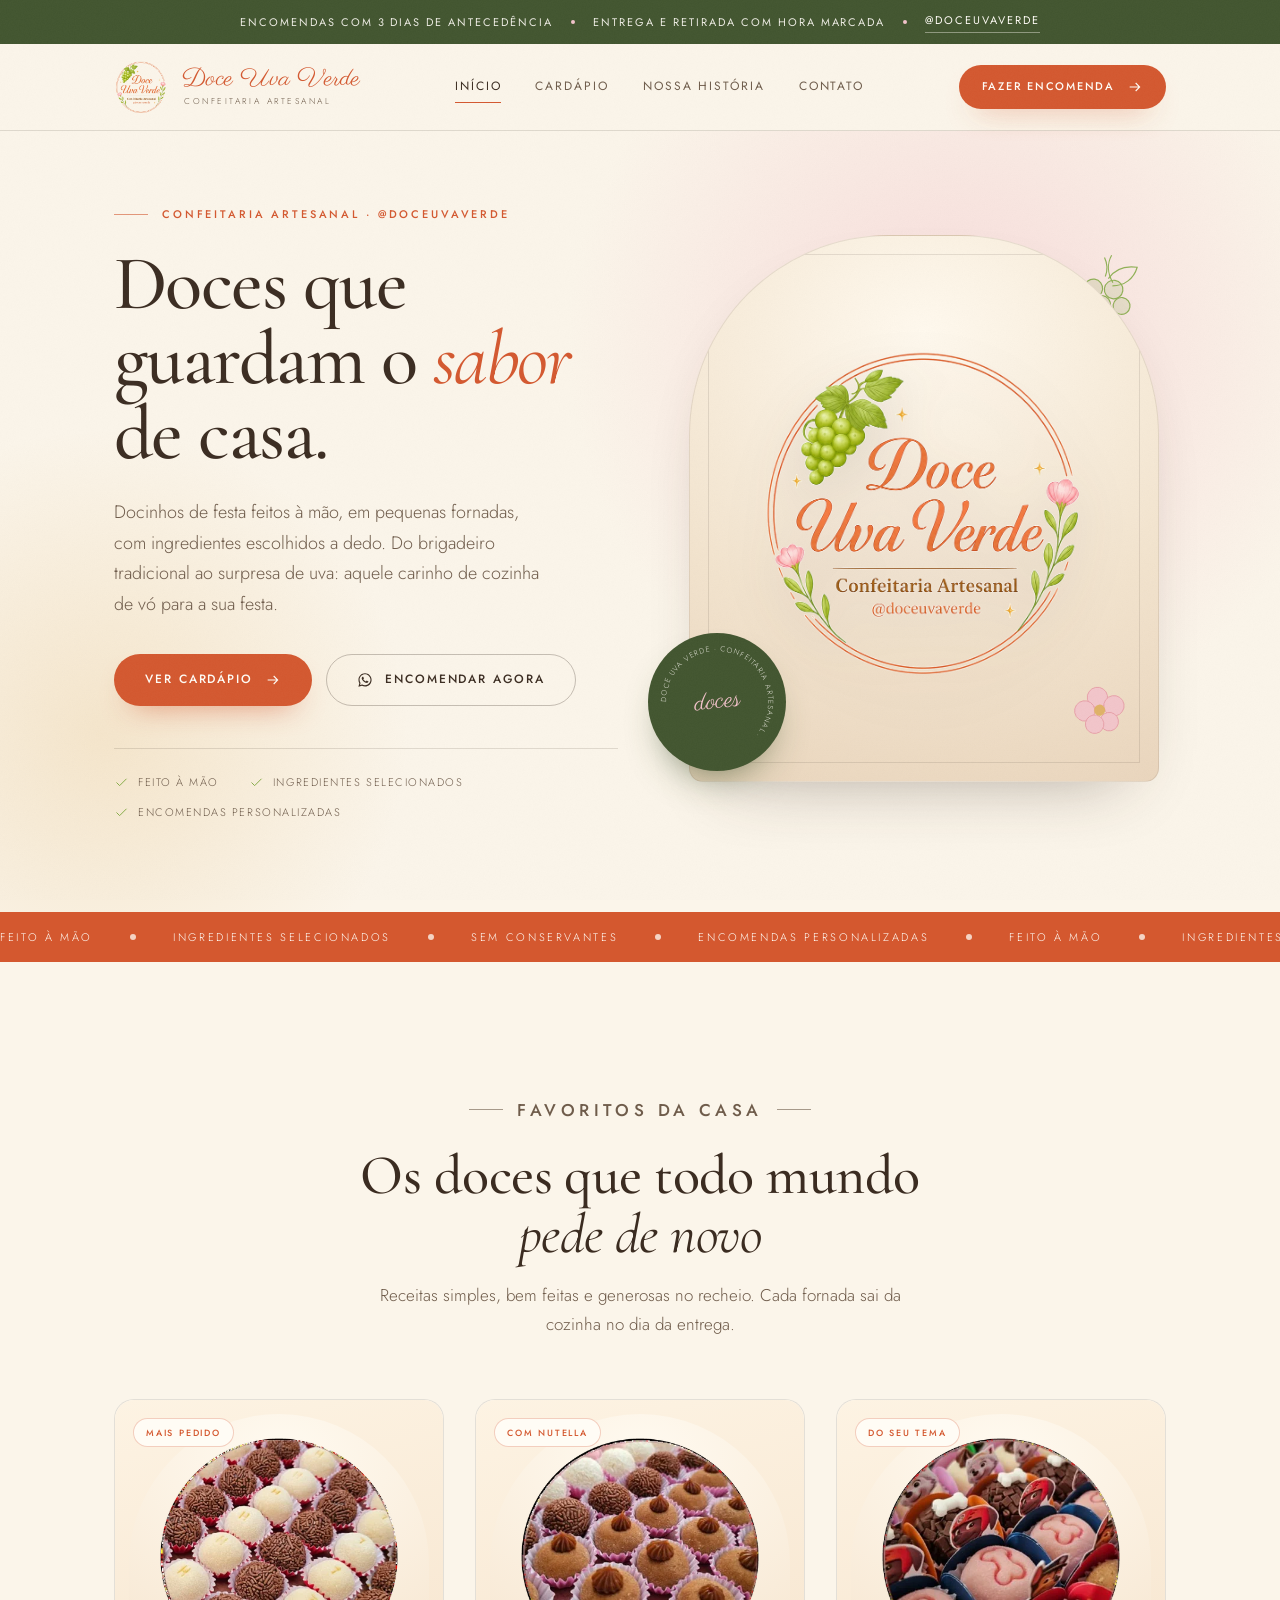
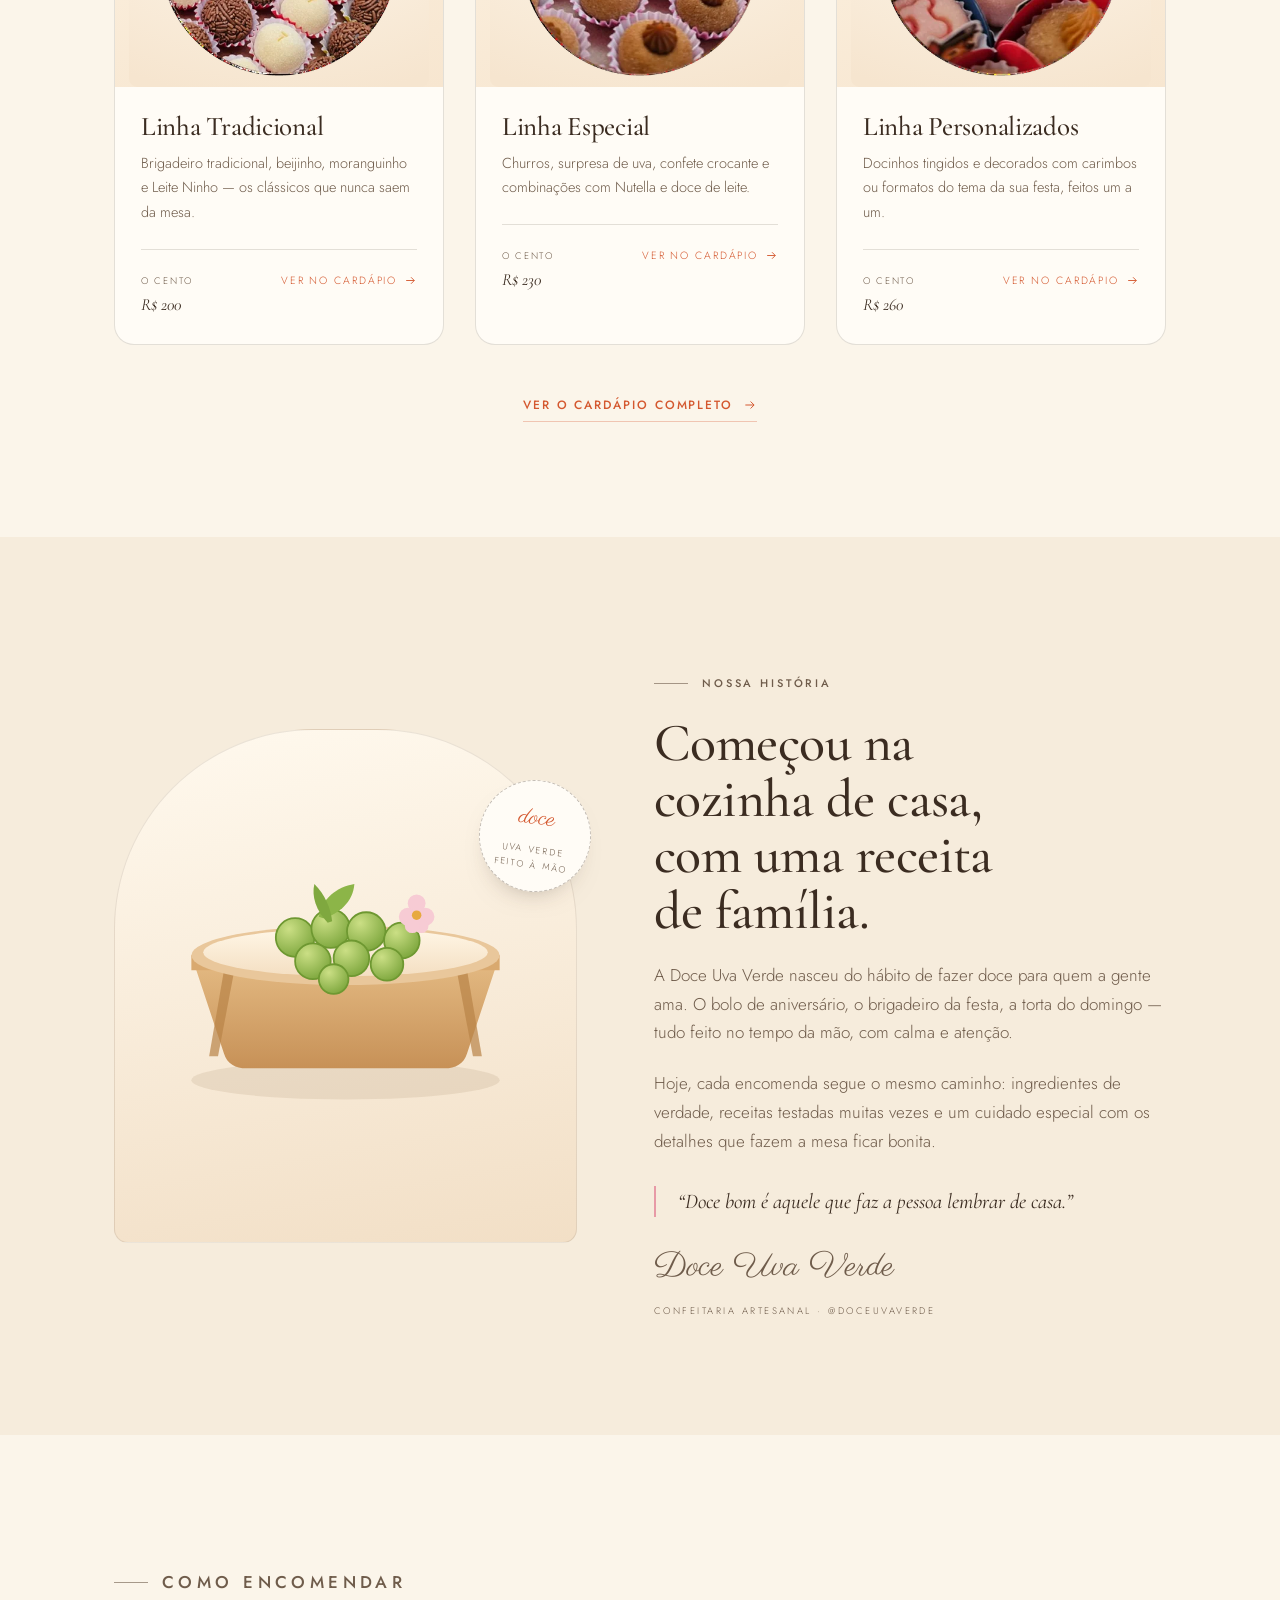
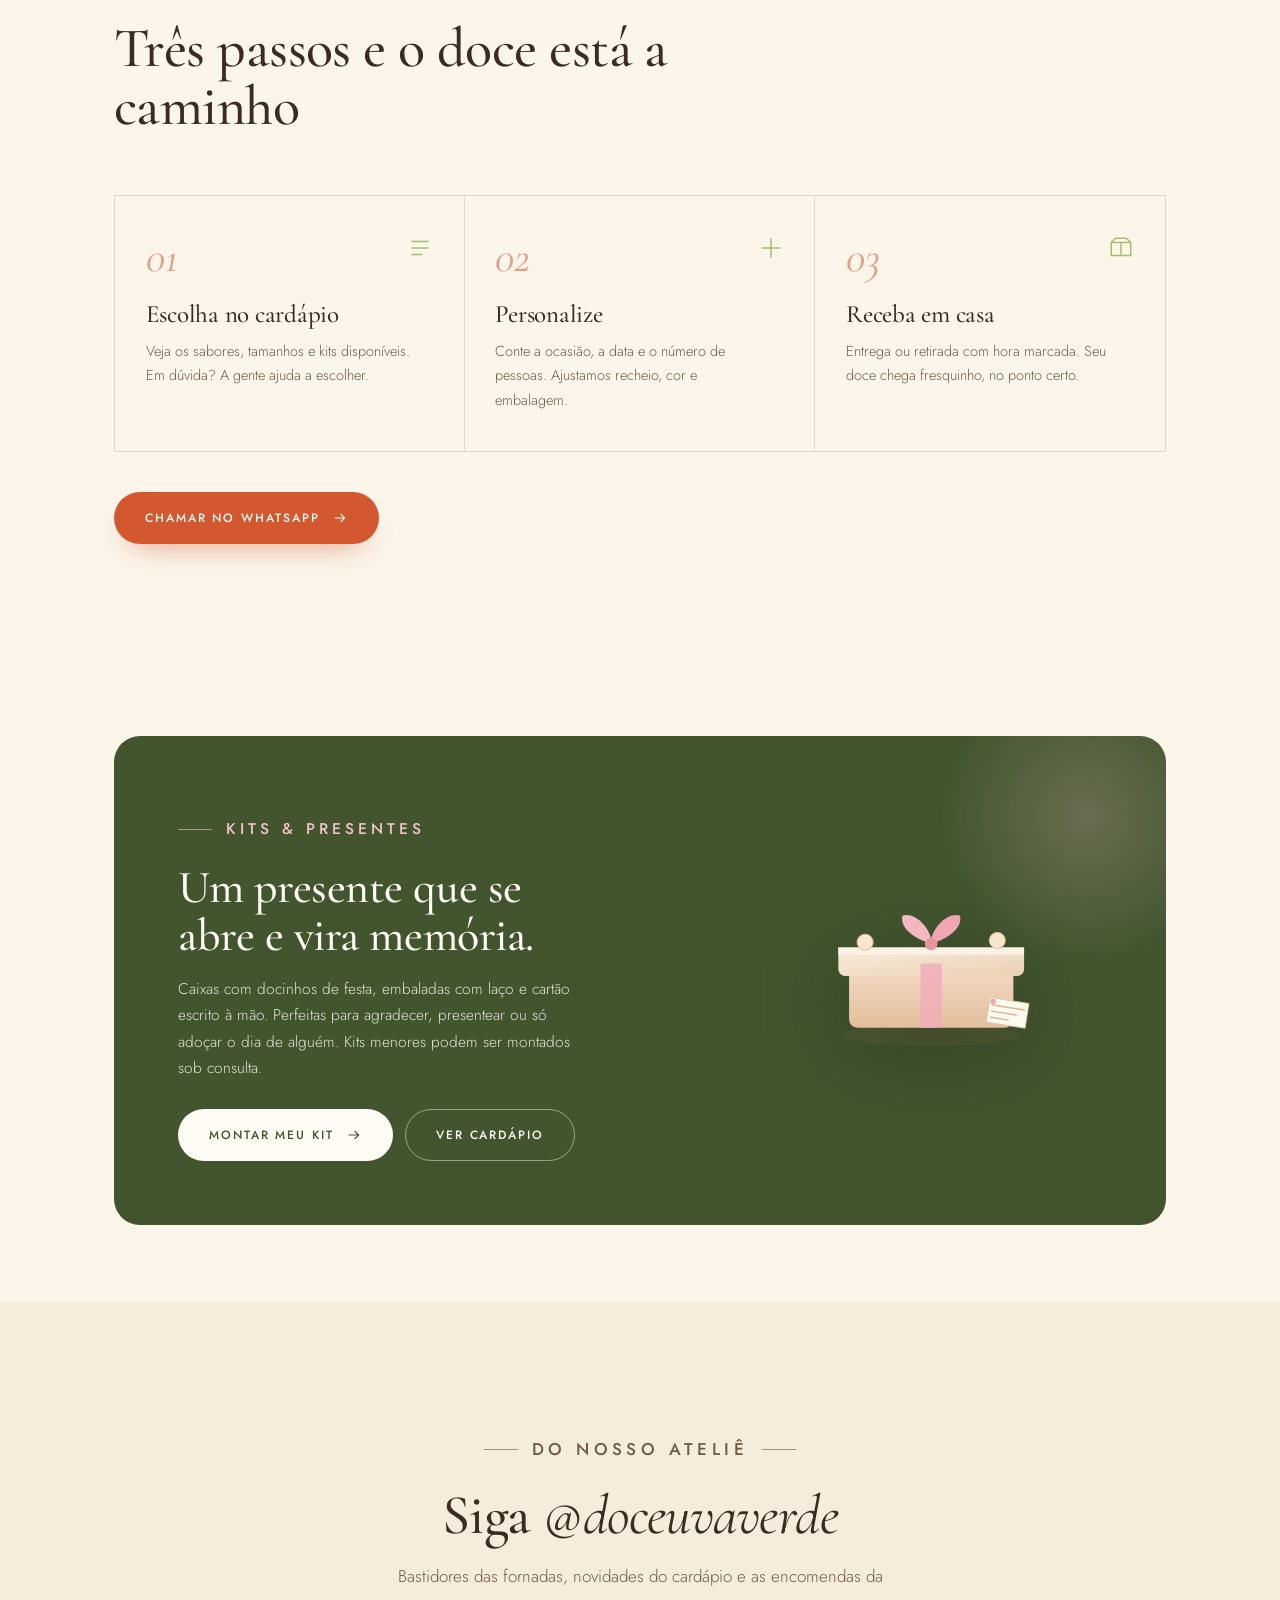
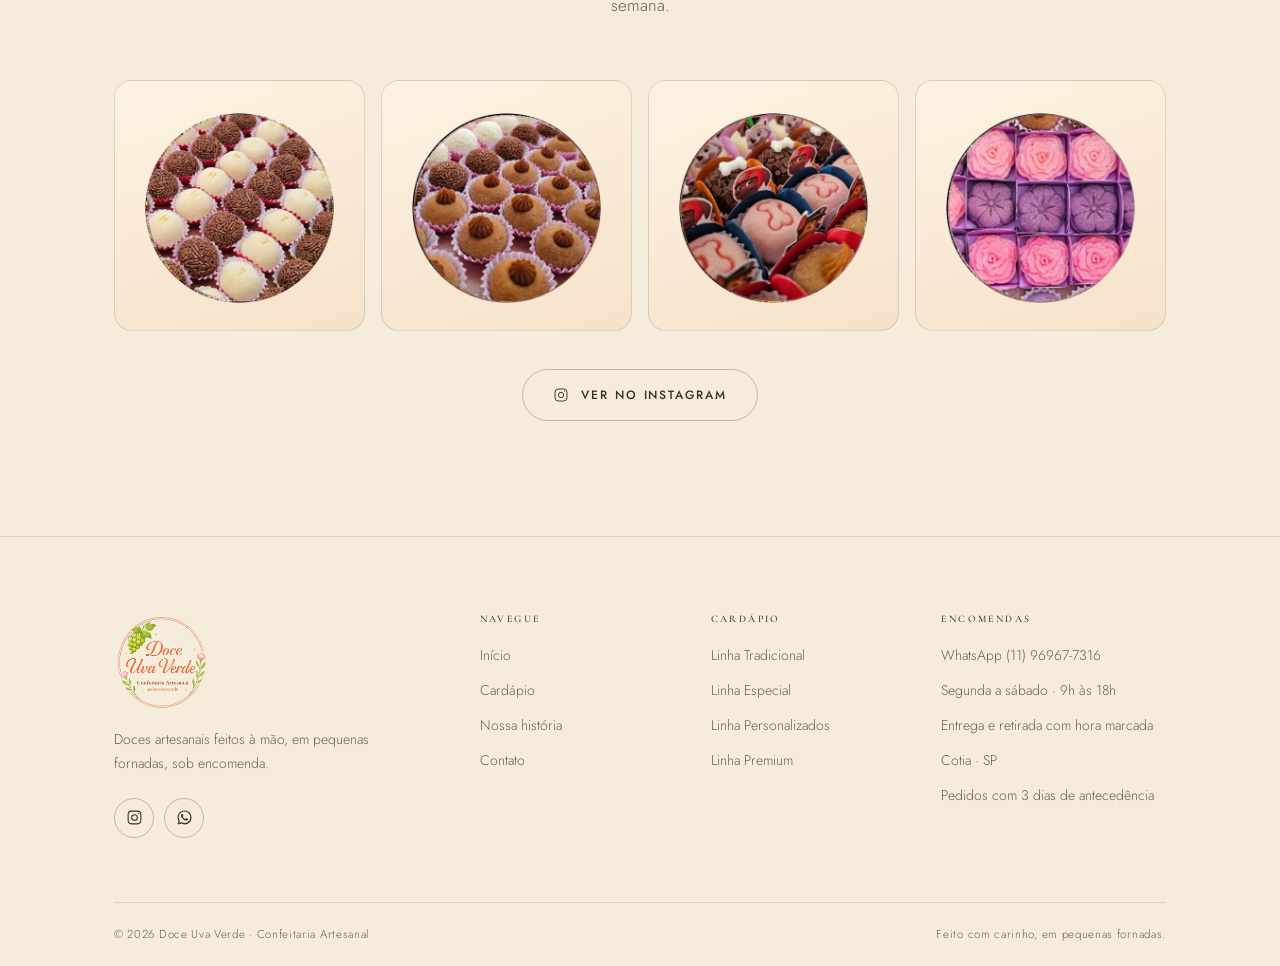
==== commit ff221d4f: "Atualiza cardápio com as linhas de docinhos de festa do PDF" ====
--- a/index.html
+++ b/index.html
@@ -5,7 +5,7 @@
   <script>document.documentElement.classList.add("js");</script>
   <meta name="viewport" content="width=device-width, initial-scale=1">
   <title>Doce Uva Verde — Confeitaria Artesanal</title>
-  <meta name="description" content="Confeitaria artesanal Doce Uva Verde: bolos, brigadeiros gourmet, cupcakes e doces finos feitos à mão, sob encomenda. Peça pelo WhatsApp.">
+  <meta name="description" content="Confeitaria artesanal Doce Uva Verde: docinhos de festa feitos à mão, sob encomenda. Linhas Tradicional, Especial, Personalizados e Premium. Peça pelo WhatsApp.">
   <meta name="theme-color" content="#fbf5ea">
   <link rel="icon" href="assets/img/favicon.png" type="image/png">
   <link rel="apple-touch-icon" href="assets/img/favicon.png">
@@ -19,7 +19,7 @@
   <a class="skip-link" href="#main">Ir para o conteúdo</a>
 
   <div class="announce">
-    <span>Encomendas com 48h de antecedência</span>
+    <span>Encomendas com 3 dias de antecedência</span>
     <span class="dot" aria-hidden="true"></span>
     <span>Entrega e retirada com hora marcada</span>
     <span class="dot" aria-hidden="true"></span>
@@ -64,9 +64,9 @@
           <p class="eyebrow">Confeitaria artesanal · @doceuvaverde</p>
           <h1>Doces que guardam o <em>sabor</em> de casa.</h1>
           <p class="hero__lead">
-            Bolos, brigadeiros gourmet e docinhos finos feitos à mão, em pequenas fornadas,
-            com ingredientes escolhidos a dedo. Aquele carinho de cozinha de vó — só que
-            para a sua festa.
+            Docinhos de festa feitos à mão, em pequenas fornadas, com ingredientes escolhidos
+            a dedo. Do brigadeiro tradicional ao surpresa de uva: aquele carinho de cozinha
+            de vó para a sua festa.
           </p>
           <div class="hero__actions">
             <a class="btn btn--primary" href="cardapio.html">
@@ -174,15 +174,15 @@
             <div class="card__media">
               <span class="tag">Mais pedido</span>
               <div class="card__media-inner">
-                <img src="assets/img/il-bolo.svg" alt="Bolo de camadas com chantilly, uvas verdes e flor rosada" loading="lazy">
+                <img src="assets/img/menu-tradicional.webp" alt="Brigadeiros tradicionais e beijinhos em forminhas" loading="lazy">
               </div>
             </div>
             <div class="card__body">
-              <h3>Bolo de camadas</h3>
-              <p>Massa amanteigada, recheio cremoso e acabamento com frutas frescas. Disponível em 3 tamanhos.</p>
+              <h3>Linha Tradicional</h3>
+              <p>Brigadeiro tradicional, beijinho, moranguinho e Leite Ninho — os clássicos que nunca saem da mesa.</p>
               <div class="card__foot">
-                <span class="card__price"><span>a partir de</span>R$ 120</span>
-                <a class="card__link" href="cardapio.html">Ver no cardápio
+                <span class="card__price"><span>o cento</span>R$ 200</span>
+                <a class="card__link" href="cardapio.html#tradicional">Ver no cardápio
                   <svg viewBox="0 0 24 24" fill="none" stroke="currentColor" stroke-width="1.7" aria-hidden="true"><path d="M4 12h15M13 6l6 6-6 6"/></svg>
                 </a>
               </div>
@@ -191,17 +191,17 @@
 
           <article class="card" data-reveal data-reveal-delay="100">
             <div class="card__media">
-              <span class="tag">Clássico</span>
+              <span class="tag">Com Nutella</span>
               <div class="card__media-inner">
-                <img src="assets/img/il-brigadeiro.svg" alt="Brigadeiro gourmet em forminha branca com granulado colorido" loading="lazy">
+                <img src="assets/img/menu-especial.webp" alt="Docinhos de churros com doce de leite" loading="lazy">
               </div>
             </div>
             <div class="card__body">
-              <h3>Brigadeiros gourmet</h3>
-              <p>Chocolate meio amargo, textura de ganache e aquele granulado que croca na mordida. Caixa com 12.</p>
+              <h3>Linha Especial</h3>
+              <p>Churros, surpresa de uva, confete crocante e combinações com Nutella e doce de leite.</p>
               <div class="card__foot">
-                <span class="card__price"><span>a partir de</span>R$ 58</span>
-                <a class="card__link" href="cardapio.html">Ver no cardápio
+                <span class="card__price"><span>o cento</span>R$ 230</span>
+                <a class="card__link" href="cardapio.html#especial">Ver no cardápio
                   <svg viewBox="0 0 24 24" fill="none" stroke="currentColor" stroke-width="1.7" aria-hidden="true"><path d="M4 12h15M13 6l6 6-6 6"/></svg>
                 </a>
               </div>
@@ -210,17 +210,17 @@
 
           <article class="card" data-reveal data-reveal-delay="200">
             <div class="card__media">
-              <span class="tag">Para presentear</span>
+              <span class="tag">Do seu tema</span>
               <div class="card__media-inner">
-                <img src="assets/img/il-cupcake.svg" alt="Cupcake com glacê rosado e uva verde no topo" loading="lazy">
+                <img src="assets/img/menu-personalizados.webp" alt="Docinhos personalizados com decoração temática" loading="lazy">
               </div>
             </div>
             <div class="card__body">
-              <h3>Cupcakes artesanais</h3>
-              <p>Glacê de baunilha ou framboesa, feito com manteiga de verdade. Vendidos em caixas de 6 ou 12.</p>
+              <h3>Linha Personalizados</h3>
+              <p>Docinhos tingidos e decorados com carimbos ou formatos do tema da sua festa, feitos um a um.</p>
               <div class="card__foot">
-                <span class="card__price"><span>a partir de</span>R$ 72</span>
-                <a class="card__link" href="cardapio.html">Ver no cardápio
+                <span class="card__price"><span>o cento</span>R$ 260</span>
+                <a class="card__link" href="cardapio.html#personalizados">Ver no cardápio
                   <svg viewBox="0 0 24 24" fill="none" stroke="currentColor" stroke-width="1.7" aria-hidden="true"><path d="M4 12h15M13 6l6 6-6 6"/></svg>
                 </a>
               </div>
@@ -318,15 +318,16 @@
             <p class="eyebrow">Kits &amp; presentes</p>
             <h2>Um presente que se abre e vira memória.</h2>
             <p>
-              Caixas com brigadeiros, cookies e mini bolos, embaladas com laço e cartão
-              escrito à mão. Perfeitas para agradecer, presentear ou só adoçar o dia de alguém.
+              Caixas com docinhos de festa, embaladas com laço e cartão escrito à mão.
+              Perfeitas para agradecer, presentear ou só adoçar o dia de alguém. Kits menores
+              podem ser montados sob consulta.
             </p>
             <div class="band__actions">
               <a class="btn btn--cream" href="#" data-wa data-wa-msg="Olá! Vim pelo site e gostaria de saber mais sobre os kits e caixas de presente da Doce Uva Verde. 🎁">
                 Montar meu kit
                 <svg viewBox="0 0 24 24" fill="none" stroke="currentColor" stroke-width="1.6" aria-hidden="true"><path d="M4 12h15M13 6l6 6-6 6"/></svg>
               </a>
-              <a class="btn btn--outline" href="cardapio.html" style="border-color:rgba(255,252,246,.45);color:#fffcf6">Ver kits</a>
+              <a class="btn btn--outline" href="cardapio.html" style="border-color:rgba(255,252,246,.45);color:#fffcf6">Ver cardápio</a>
             </div>
           </div>
           <div class="band__visual">
@@ -347,20 +348,20 @@
 
         <div class="ig-strip">
           <a class="ig-tile" href="https://www.instagram.com/doceuvaverde/" data-ig target="_blank" rel="noopener" data-reveal>
-            <img src="assets/img/il-brigadeiro.svg" alt="Brigadeiros gourmet" loading="lazy">
-            <span class="ig-tile__tag">Brigadeiros</span>
+            <img src="assets/img/menu-tradicional.webp" alt="Brigadeiros tradicionais e beijinhos" loading="lazy">
+            <span class="ig-tile__tag">Tradicional</span>
           </a>
           <a class="ig-tile" href="https://www.instagram.com/doceuvaverde/" data-ig target="_blank" rel="noopener" data-reveal data-reveal-delay="80">
-            <img src="assets/img/il-cupcake.svg" alt="Cupcakes com glacê rosado" loading="lazy">
-            <span class="ig-tile__tag">Cupcakes</span>
+            <img src="assets/img/menu-especial.webp" alt="Docinhos especiais de churros" loading="lazy">
+            <span class="ig-tile__tag">Especial</span>
           </a>
           <a class="ig-tile" href="https://www.instagram.com/doceuvaverde/" data-ig target="_blank" rel="noopener" data-reveal data-reveal-delay="160">
-            <img src="assets/img/il-cookie.svg" alt="Cookies artesanais" loading="lazy">
-            <span class="ig-tile__tag">Cookies</span>
+            <img src="assets/img/menu-personalizados.webp" alt="Docinhos personalizados com tema" loading="lazy">
+            <span class="ig-tile__tag">Personalizados</span>
           </a>
           <a class="ig-tile" href="https://www.instagram.com/doceuvaverde/" data-ig target="_blank" rel="noopener" data-reveal data-reveal-delay="240">
-            <img src="assets/img/il-kit.svg" alt="Caixa de presente" loading="lazy">
-            <span class="ig-tile__tag">Kits</span>
+            <img src="assets/img/menu-premium.webp" alt="Docinhos premium decorados" loading="lazy">
+            <span class="ig-tile__tag">Premium</span>
           </a>
         </div>
 
@@ -405,20 +406,21 @@
         <div>
           <h4 class="footer__title">Cardápio</h4>
           <ul class="footer__list">
-            <li><a href="cardapio.html#bolos">Bolos e tortas</a></li>
-            <li><a href="cardapio.html#docinhos">Brigadeiros</a></li>
-            <li><a href="cardapio.html#cupcakes">Cupcakes</a></li>
-            <li><a href="cardapio.html#kits">Kits e presentes</a></li>
+            <li><a href="cardapio.html#tradicional">Linha Tradicional</a></li>
+            <li><a href="cardapio.html#especial">Linha Especial</a></li>
+            <li><a href="cardapio.html#personalizados">Linha Personalizados</a></li>
+            <li><a href="cardapio.html#premium">Linha Premium</a></li>
           </ul>
         </div>
 
         <div>
           <h4 class="footer__title">Encomendas</h4>
           <ul class="footer__list">
-            <li><a href="#" data-wa>WhatsApp <span data-wa-label>(11) 99999-9999</span></a></li>
+            <li><a href="#" data-wa>WhatsApp <span data-wa-label>(11) 96967-7316</span></a></li>
             <li>Segunda a sábado · 9h às 18h</li>
             <li>Entrega e retirada com hora marcada</li>
-            <li>Pedidos com 48h de antecedência</li>
+            <li>Cotia · SP</li>
+            <li>Pedidos com 3 dias de antecedência</li>
           </ul>
         </div>
       </div>
--- a/assets/css/style.css
+++ b/assets/css/style.css
@@ -1522,6 +1522,132 @@
   height: 12px;
 }
 
+/* menu por linha (docinhos de festa) */
+
+.menu-item[hidden],
+.menu-line[hidden] {
+  display: none;
+}
+
+.menu-lines {
+  display: grid;
+  grid-template-columns: repeat(2, 1fr);
+  align-items: start;
+  gap: clamp(20px, 2.4vw, 30px);
+}
+
+.menu-line {
+  display: flex;
+  flex-direction: column;
+  background: var(--paper);
+  border: 1px solid var(--line);
+  border-radius: 18px;
+  overflow: hidden;
+  transition: transform 0.35s var(--ease), box-shadow 0.35s var(--ease);
+}
+
+.menu-line:hover {
+  transform: translateY(-4px);
+  box-shadow: var(--shadow-card);
+}
+
+.menu-line__head {
+  display: flex;
+  align-items: center;
+  justify-content: space-between;
+  gap: 16px;
+  padding: 22px 26px;
+  background: radial-gradient(120% 100% at 50% 0%, #fef8ec, #f5e3cd);
+  border-bottom: 1px solid var(--line);
+}
+
+.menu-line__kicker {
+  font-size: 9.5px;
+  letter-spacing: 0.22em;
+  text-transform: uppercase;
+  color: var(--terra);
+  margin-bottom: 6px;
+}
+
+.menu-line__head h2 {
+  font-size: 30px;
+  line-height: 1.05;
+}
+
+.menu-line__head img {
+  width: 76px;
+  height: 76px;
+  object-fit: contain;
+  flex-shrink: 0;
+}
+
+.menu-line__body {
+  display: flex;
+  flex-direction: column;
+  flex: 1;
+  gap: 20px;
+  padding: 22px 26px 26px;
+}
+
+.menu-line__intro {
+  font-size: 13.5px;
+  line-height: 1.65;
+  color: var(--ink-soft);
+}
+
+.menu-line__flavors {
+  display: grid;
+  gap: 14px;
+  margin: 0;
+  padding: 0;
+  list-style: none;
+}
+
+.menu-line__flavors li {
+  padding-top: 14px;
+  border-top: 1px solid var(--line);
+}
+
+.menu-line__flavors li:first-child {
+  padding-top: 0;
+  border-top: 0;
+}
+
+.menu-line__flavors strong {
+  display: block;
+  font-family: var(--serif);
+  font-size: 18px;
+  font-weight: 600;
+  line-height: 1.3;
+}
+
+.menu-line__flavors span {
+  display: block;
+  margin-top: 3px;
+  font-size: 12.5px;
+  line-height: 1.6;
+  color: var(--ink-soft);
+}
+
+.menu-line__foot {
+  margin-top: auto;
+  padding-top: 8px;
+  display: flex;
+  align-items: center;
+  justify-content: space-between;
+  gap: 14px;
+  flex-wrap: wrap;
+}
+
+.menu-line__foot .menu-item__price {
+  font-size: 19px;
+}
+
+.menu-info {
+  grid-template-columns: repeat(4, 1fr);
+  margin-top: 32px;
+}
+
 .menu-note {
   margin-top: 40px;
   padding: 24px 28px;
@@ -1987,6 +2113,12 @@
 
   .band__visual img {
     width: 170px;
+  }
+}
+
+@media (max-width: 860px) {
+  .menu-lines {
+    grid-template-columns: 1fr;
   }
 }
 
@@ -2090,6 +2222,7 @@
   .grid-3,
   .grid-2,
   .menu-grid,
+  .menu-lines,
   .values,
   .form__grid,
   .footer__grid {
